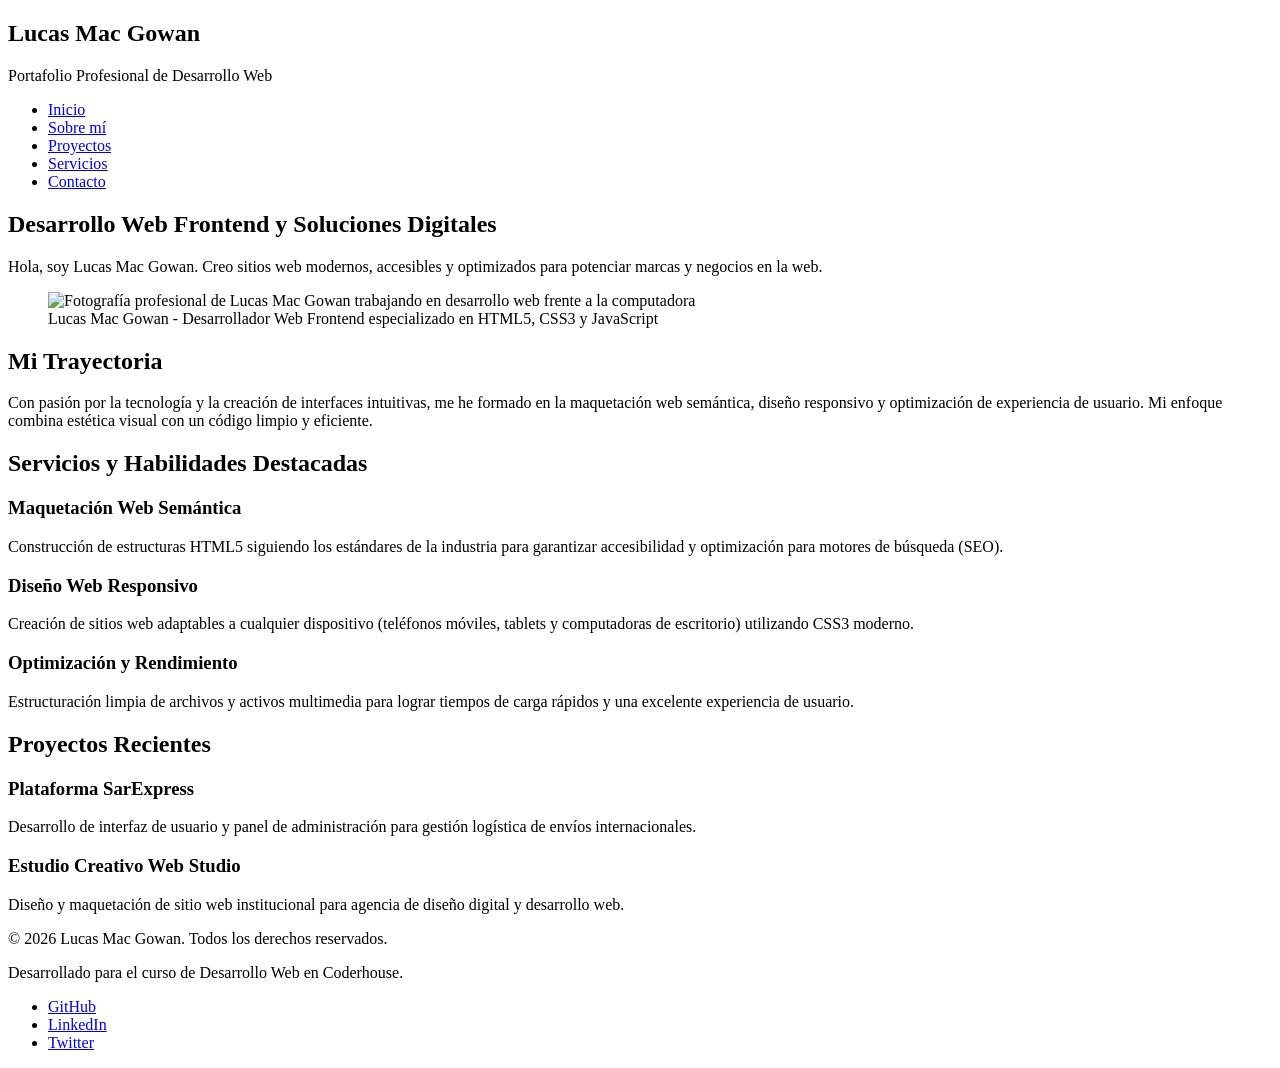
==== index.html @ a259bf1f "feat(html): Estructura base semantica del sitio web personal (Pre-entrega 1)" ====
<!DOCTYPE html>
<html lang="es">
<head>
    <meta charset="UTF-8">
    <meta name="viewport" content="width=device-width, initial-scale=1.0">
    <title>Lucas Mac Gowan | Desarrollador Web Frontend & Diseñador UI</title>
</head>
<body>

    <!-- Encabezado Principal y Navegación -->
    <header>
        <div>
            <h2>Lucas Mac Gowan</h2>
            <p>Portafolio Profesional de Desarrollo Web</p>
        </div>
        <nav>
            <ul>
                <li><a href="index.html">Inicio</a></li>
                <li><a href="pages/sobre-mi.html">Sobre mí</a></li>
                <li><a href="pages/proyectos.html">Proyectos</a></li>
                <li><a href="pages/servicios.html">Servicios</a></li>
                <li><a href="pages/contacto.html">Contacto</a></li>
            </ul>
        </nav>
    </header>

    <!-- Contenido Principal -->
    <main>
        <!-- Sección de Presentación Principal -->
        <section id="hero">
            <h1>Desarrollo Web Frontend y Soluciones Digitales</h1>
            <p>Hola, soy Lucas Mac Gowan. Creo sitios web modernos, accesibles y optimizados para potenciar marcas y negocios en la web.</p>
            <figure>
                <img src="assets/images/perfil.jpg" alt="Fotografía profesional de Lucas Mac Gowan trabajando en desarrollo web frente a la computadora">
                <figcaption>Lucas Mac Gowan - Desarrollador Web Frontend especializado en HTML5, CSS3 y JavaScript</figcaption>
            </figure>
        </section>

        <!-- Sección de Biografía Breve -->
        <section id="biografia-corta">
            <h2>Mi Trayectoria</h2>
            <p>Con pasión por la tecnología y la creación de interfaces intuitivas, me he formado en la maquetación web semántica, diseño responsivo y optimización de experiencia de usuario. Mi enfoque combina estética visual con un código limpio y eficiente.</p>
        </section>

        <!-- Sección de Servicios y Habilidades -->
        <section id="servicios-resumen">
            <h2>Servicios y Habilidades Destacadas</h2>

            <article class="servicio-item">
                <h3>Maquetación Web Semántica</h3>
                <p>Construcción de estructuras HTML5 siguiendo los estándares de la industria para garantizar accesibilidad y optimización para motores de búsqueda (SEO).</p>
            </article>

            <article class="servicio-item">
                <h3>Diseño Web Responsivo</h3>
                <p>Creación de sitios web adaptables a cualquier dispositivo (teléfonos móviles, tablets y computadoras de escritorio) utilizando CSS3 moderno.</p>
            </article>

            <article class="servicio-item">
                <h3>Optimización y Rendimiento</h3>
                <p>Estructuración limpia de archivos y activos multimedia para lograr tiempos de carga rápidos y una excelente experiencia de usuario.</p>
            </article>
        </section>

        <!-- Sección de Proyectos Destacados -->
        <section id="proyectos-destacados">
            <h2>Proyectos Recientes</h2>

            <article class="proyecto-card">
                <h3>Plataforma SarExpress</h3>
                <p>Desarrollo de interfaz de usuario y panel de administración para gestión logística de envíos internacionales.</p>
            </article>

            <article class="proyecto-card">
                <h3>Estudio Creativo Web Studio</h3>
                <p>Diseño y maquetación de sitio web institucional para agencia de diseño digital y desarrollo web.</p>
            </article>
        </section>
    </main>

    <!-- Pie de Página -->
    <footer>
        <p>&copy; 2026 Lucas Mac Gowan. Todos los derechos reservados.</p>
        <p>Desarrollado para el curso de Desarrollo Web en Coderhouse.</p>
        <ul>
            <li><a href="https://github.com" target="_blank" rel="noopener">GitHub</a></li>
            <li><a href="https://linkedin.com" target="_blank" rel="noopener">LinkedIn</a></li>
            <li><a href="https://twitter.com" target="_blank" rel="noopener">Twitter</a></li>
        </ul>
    </footer>

</body>
</html>
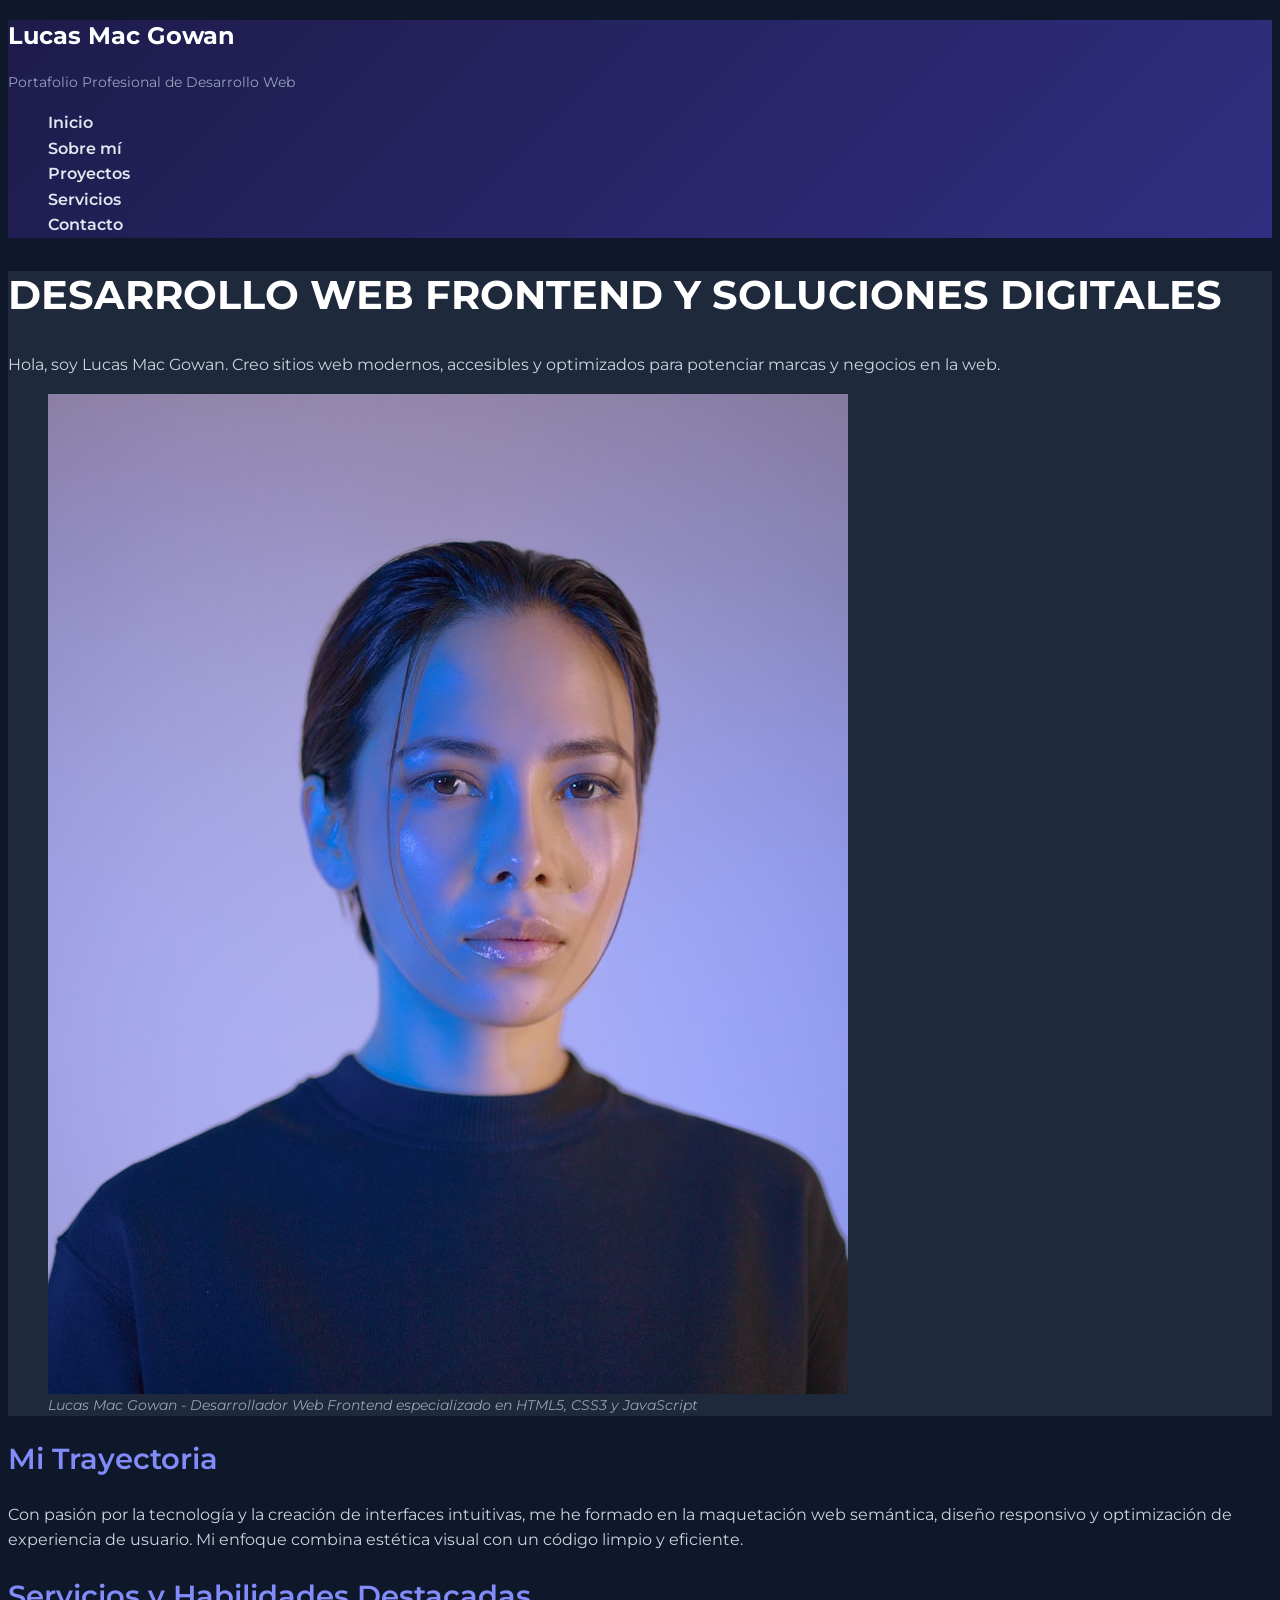
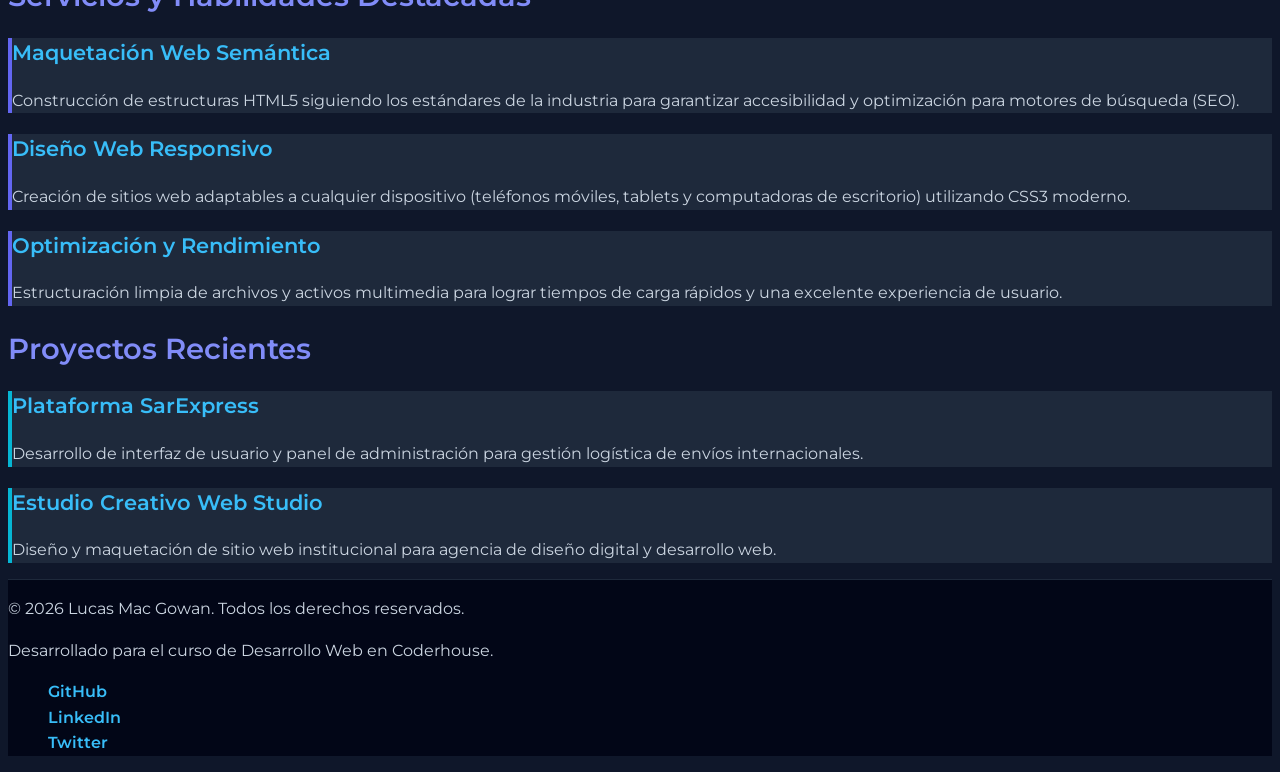
==== commit e72119cb: "style(css): Estilizacion visual completa, fuentes Google Fonts, colores y gradientes (Pre-entrega 2)" ====
--- a/index.html
+++ b/index.html
@@ -4,74 +4,80 @@
     <meta charset="UTF-8">
     <meta name="viewport" content="width=device-width, initial-scale=1.0">
     <title>Lucas Mac Gowan | Desarrollador Web Frontend & Diseñador UI</title>
+    <!-- Google Fonts -->
+    <link rel="preconnect" href="https://fonts.googleapis.com">
+    <link rel="preconnect" href="https://fonts.gstatic.com" crossorigin>
+    <link href="https://fonts.googleapis.com/css2?family=Montserrat:wght@400;600;700&family=Open+Sans:wght@400;600&display=swap" rel="stylesheet">
+    <!-- Hoja de Estilos Externa -->
+    <link rel="stylesheet" href="styles/styles.css">
 </head>
 <body>
 
     <!-- Encabezado Principal y Navegación -->
-    <header>
-        <div>
-            <h2>Lucas Mac Gowan</h2>
-            <p>Portafolio Profesional de Desarrollo Web</p>
+    <header class="header-principal">
+        <div class="marca-contenedor">
+            <h2 class="marca-titulo">Lucas Mac Gowan</h2>
+            <p class="marca-subtitulo">Portafolio Profesional de Desarrollo Web</p>
         </div>
-        <nav>
-            <ul>
-                <li><a href="index.html">Inicio</a></li>
-                <li><a href="pages/sobre-mi.html">Sobre mí</a></li>
-                <li><a href="pages/proyectos.html">Proyectos</a></li>
-                <li><a href="pages/servicios.html">Servicios</a></li>
-                <li><a href="pages/contacto.html">Contacto</a></li>
+        <nav class="nav-principal">
+            <ul class="nav-lista">
+                <li class="nav-item"><a href="index.html" class="nav-enlace">Inicio</a></li>
+                <li class="nav-item"><a href="pages/sobre-mi.html" class="nav-enlace">Sobre mí</a></li>
+                <li class="nav-item"><a href="pages/proyectos.html" class="nav-enlace">Proyectos</a></li>
+                <li class="nav-item"><a href="pages/servicios.html" class="nav-enlace">Servicios</a></li>
+                <li class="nav-item"><a href="pages/contacto.html" class="nav-enlace">Contacto</a></li>
             </ul>
         </nav>
     </header>
 
     <!-- Contenido Principal -->
-    <main>
+    <main class="contenido-principal">
         <!-- Sección de Presentación Principal -->
-        <section id="hero">
+        <section id="hero" class="seccion-destacada">
             <h1>Desarrollo Web Frontend y Soluciones Digitales</h1>
             <p>Hola, soy Lucas Mac Gowan. Creo sitios web modernos, accesibles y optimizados para potenciar marcas y negocios en la web.</p>
-            <figure>
-                <img src="assets/images/perfil.jpg" alt="Fotografía profesional de Lucas Mac Gowan trabajando en desarrollo web frente a la computadora">
-                <figcaption>Lucas Mac Gowan - Desarrollador Web Frontend especializado en HTML5, CSS3 y JavaScript</figcaption>
+            <figure class="figura-multimedia">
+                <img src="assets/images/perfil.jpg" alt="Fotografía profesional de Lucas Mac Gowan trabajando en desarrollo web frente a la computadora" class="imagen-responsiva">
+                <figcaption class="leyenda-multimedia">Lucas Mac Gowan - Desarrollador Web Frontend especializado en HTML5, CSS3 y JavaScript</figcaption>
             </figure>
         </section>
 
         <!-- Sección de Biografía Breve -->
-        <section id="biografia-corta">
+        <section id="biografia-corta" class="seccion-biografia">
             <h2>Mi Trayectoria</h2>
             <p>Con pasión por la tecnología y la creación de interfaces intuitivas, me he formado en la maquetación web semántica, diseño responsivo y optimización de experiencia de usuario. Mi enfoque combina estética visual con un código limpio y eficiente.</p>
         </section>
 
         <!-- Sección de Servicios y Habilidades -->
-        <section id="servicios-resumen">
+        <section id="servicios-resumen" class="seccion-servicios">
             <h2>Servicios y Habilidades Destacadas</h2>
 
-            <article class="servicio-item">
+            <article class="tarjeta-servicio">
                 <h3>Maquetación Web Semántica</h3>
                 <p>Construcción de estructuras HTML5 siguiendo los estándares de la industria para garantizar accesibilidad y optimización para motores de búsqueda (SEO).</p>
             </article>
 
-            <article class="servicio-item">
+            <article class="tarjeta-servicio">
                 <h3>Diseño Web Responsivo</h3>
                 <p>Creación de sitios web adaptables a cualquier dispositivo (teléfonos móviles, tablets y computadoras de escritorio) utilizando CSS3 moderno.</p>
             </article>
 
-            <article class="servicio-item">
+            <article class="tarjeta-servicio">
                 <h3>Optimización y Rendimiento</h3>
                 <p>Estructuración limpia de archivos y activos multimedia para lograr tiempos de carga rápidos y una excelente experiencia de usuario.</p>
             </article>
         </section>
 
         <!-- Sección de Proyectos Destacados -->
-        <section id="proyectos-destacados">
+        <section id="proyectos-destacados" class="seccion-proyectos">
             <h2>Proyectos Recientes</h2>
 
-            <article class="proyecto-card">
+            <article class="tarjeta-proyecto">
                 <h3>Plataforma SarExpress</h3>
                 <p>Desarrollo de interfaz de usuario y panel de administración para gestión logística de envíos internacionales.</p>
             </article>
 
-            <article class="proyecto-card">
+            <article class="tarjeta-proyecto">
                 <h3>Estudio Creativo Web Studio</h3>
                 <p>Diseño y maquetación de sitio web institucional para agencia de diseño digital y desarrollo web.</p>
             </article>
@@ -79,10 +85,10 @@
     </main>
 
     <!-- Pie de Página -->
-    <footer>
+    <footer class="footer-principal">
         <p>&copy; 2026 Lucas Mac Gowan. Todos los derechos reservados.</p>
         <p>Desarrollado para el curso de Desarrollo Web en Coderhouse.</p>
-        <ul>
+        <ul class="footer-enlaces">
             <li><a href="https://github.com" target="_blank" rel="noopener">GitHub</a></li>
             <li><a href="https://linkedin.com" target="_blank" rel="noopener">LinkedIn</a></li>
             <li><a href="https://twitter.com" target="_blank" rel="noopener">Twitter</a></li>
--- a/styles/styles.css
+++ b/styles/styles.css
@@ -0,0 +1,194 @@
+/* ==========================================================================
+   DESARROLLO WEB - CODERHOUSE
+   Módulo 2: Estilización Visual Completa del Sitio Web
+   Hoja de Estilos Principal (styles.css)
+   ========================================================================== */
+
+/* 
+   NOTA DE DESARROLLO Y DEVTOOLS:
+   - Se utilizaron las Herramientas de Desarrollador (Chrome DevTools) para validar
+     el cálculo de especificidad, herencia de fuentes y contraste de accesibilidad.
+   - La paleta de colores utiliza valores Hexadecimales (#4f46e5, #06b6d4, #ec4899) 
+     y tonos HSL para un control preciso de la saturación y luminosidad.
+   - Se evitaron estilos en línea y el uso del antipatrón !important.
+*/
+
+/* --------------------------------------------------------------------------
+   1. ESTILOS GLOBALES Y TIPOGRAFÍA DE GOOGLE FONTS
+   -------------------------------------------------------------------------- */
+
+body {
+    background-color: #0f172a; /* Fondo oscuro principal (Hexadecimal) */
+    color: #e2e8f0;            /* Texto claro legible */
+    font-family: 'Montserrat', 'Open Sans', sans-serif; /* Fallback tipográfico */
+    font-size: 1rem;
+    line-height: 1.6;           /* Mejor legibilidad en párrafos */
+}
+
+/* --------------------------------------------------------------------------
+   2. JERARQUÍA VISUAL DE ENCABEZADOS Y TEXTOS
+   -------------------------------------------------------------------------- */
+
+h1 {
+    font-family: 'Montserrat', sans-serif;
+    font-size: 2.5rem;
+    font-weight: 700;
+    line-height: 1.2;
+    color: #ffffff;
+    text-transform: uppercase;
+}
+
+h2 {
+    font-family: 'Montserrat', sans-serif;
+    font-size: 1.8rem;
+    font-weight: 600;
+    line-height: 1.3;
+    color: #818cf8;            /* Color primario acentuado */
+}
+
+h3 {
+    font-family: 'Montserrat', sans-serif;
+    font-size: 1.3rem;
+    font-weight: 600;
+    line-height: 1.4;
+    color: #38bdf8;            /* Color secundario */
+}
+
+p {
+    font-size: 1rem;
+    font-weight: 400;
+    line-height: 1.6;
+    color: #cbd5e1;
+}
+
+strong {
+    color: #f472b6;            /* Color de acento para términos clave */
+}
+
+/* --------------------------------------------------------------------------
+   3. ENLACES Y NAVEGACIÓN
+   -------------------------------------------------------------------------- */
+
+a {
+    color: #38bdf8;
+    text-decoration: none;
+    font-weight: 600;
+}
+
+a:hover {
+    color: #f472b6;
+    text-decoration: underline;
+}
+
+.header-principal {
+    background: linear-gradient(135deg, #1e1b4b 0%, #312e81 100%); /* Fondo con gradiente */
+    color: #ffffff;
+}
+
+.marca-titulo {
+    color: #ffffff;
+    font-size: 1.5rem;
+    font-weight: 700;
+}
+
+.marca-subtitulo {
+    color: #94a3b8;
+    font-size: 0.9rem;
+}
+
+.nav-lista {
+    list-style: none;
+}
+
+.nav-enlace {
+    color: #e2e8f0;
+    font-size: 1rem;
+}
+
+/* --------------------------------------------------------------------------
+   4. SECCIONES Y TARJETAS (ESTILIZACIÓN MEDIANTE CLASES)
+   -------------------------------------------------------------------------- */
+
+.seccion-destacada {
+    background-color: #1e293b; /* Color de fondo secundario */
+}
+
+.tarjeta-servicio {
+    background-color: #1e293b;
+    border-left: 4px solid #6366f1; /* Borde izquierdo primario */
+}
+
+.tarjeta-proyecto {
+    background-color: #1e293b;
+    border-left: 4px solid #06b6d4; /* Borde izquierdo secundario */
+}
+
+.tarjeta-faq {
+    background-color: #1e293b;
+    border-left: 4px solid #ec4899; /* Borde izquierdo de acento */
+}
+
+/* --------------------------------------------------------------------------
+   5. MULTIMEDIA Y CONTENEDORES FIGURA
+   -------------------------------------------------------------------------- */
+
+.figura-multimedia {
+    background-color: #1e293b;
+}
+
+.imagen-responsiva {
+    max-width: 100%;
+    height: auto;
+    display: block;
+}
+
+.leyenda-multimedia {
+    font-size: 0.875rem;
+    color: #94a3b8;
+    font-style: italic;
+}
+
+/* --------------------------------------------------------------------------
+   6. FORMULARIOS Y BOTONES
+   -------------------------------------------------------------------------- */
+
+.campo-etiqueta {
+    color: #e2e8f0;
+    font-weight: 600;
+}
+
+.campo-entrada {
+    background-color: #1e293b;
+    color: #ffffff;
+    border: 1px solid #475569;
+    font-family: 'Inter', sans-serif;
+    font-size: 1rem;
+}
+
+.boton-primario {
+    background-color: #6366f1;
+    color: #ffffff;
+    font-family: 'Montserrat', sans-serif;
+    font-weight: 600;
+    font-size: 1rem;
+    border: none;
+    cursor: pointer;
+}
+
+.boton-primario:hover {
+    background-color: #4f46e5;
+}
+
+/* --------------------------------------------------------------------------
+   7. PIE DE PÁGINA (FOOTER)
+   -------------------------------------------------------------------------- */
+
+.footer-principal {
+    background-color: #020617;
+    color: #94a3b8;
+    border-top: 1px solid #1e293b;
+}
+
+.footer-enlaces {
+    list-style: none;
+}
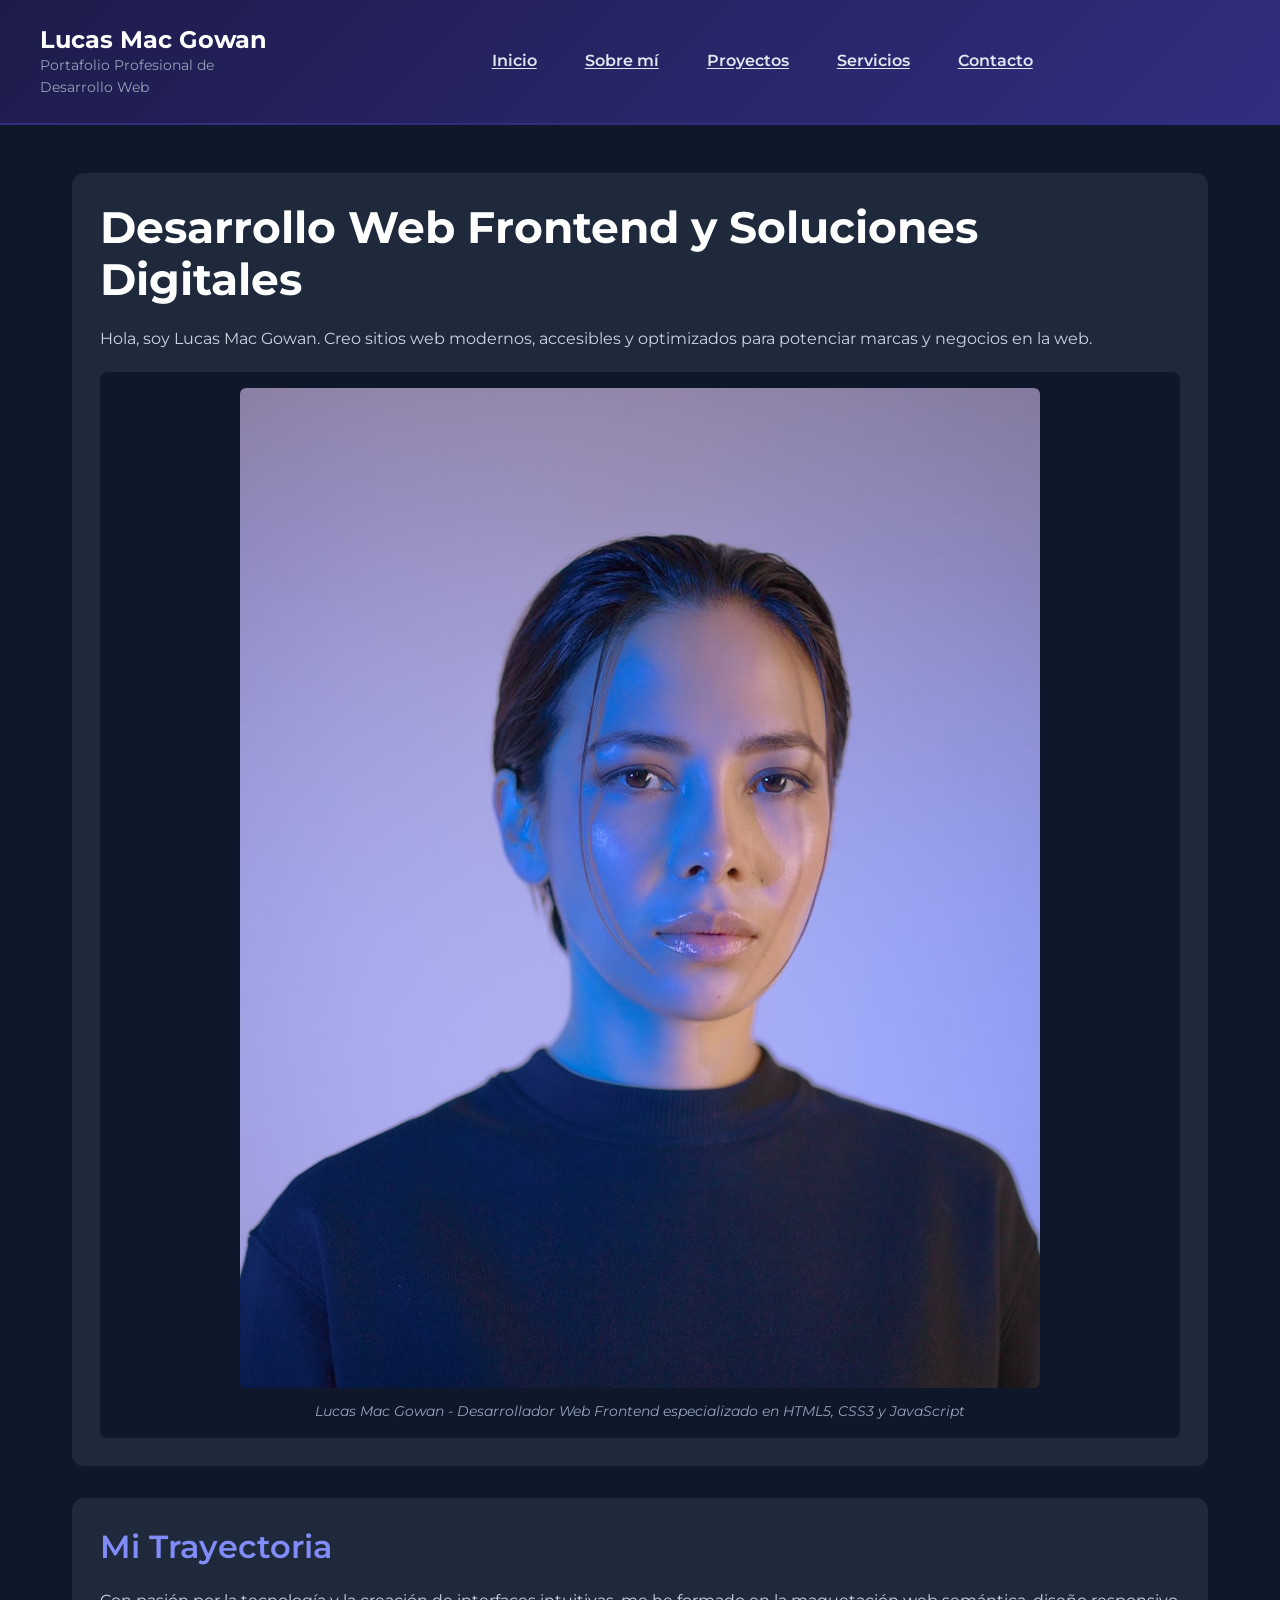
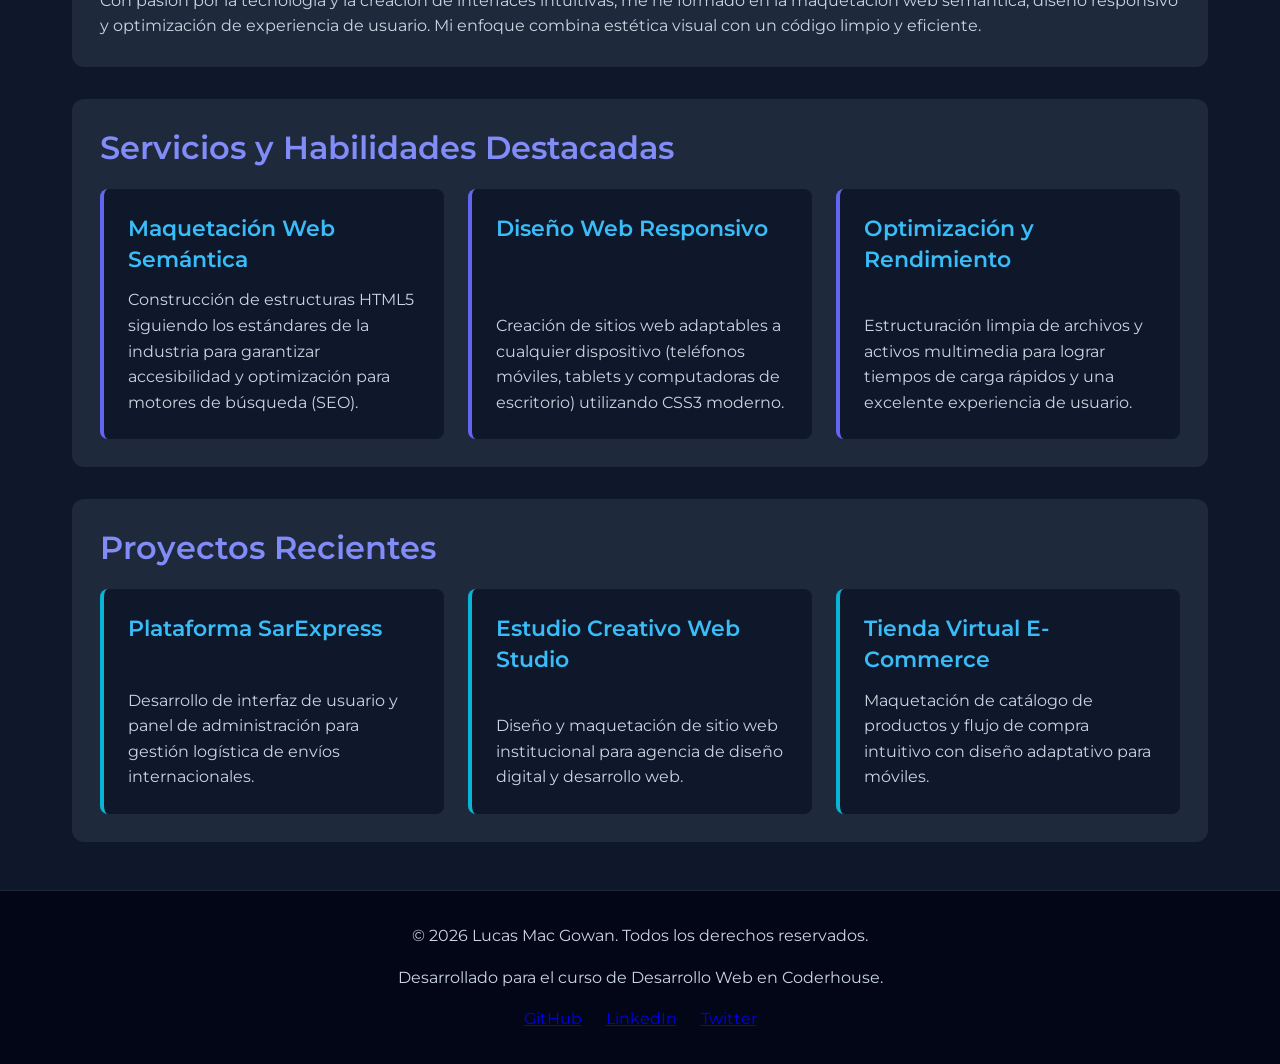
==== commit f36d103e: "layout(grid): Grilla bidimensional responsiva CSS Grid y Media Queries Mobile-First (Pre-entrega 4)" ====
--- a/index.html
+++ b/index.html
@@ -48,39 +48,48 @@
             <p>Con pasión por la tecnología y la creación de interfaces intuitivas, me he formado en la maquetación web semántica, diseño responsivo y optimización de experiencia de usuario. Mi enfoque combina estética visual con un código limpio y eficiente.</p>
         </section>
 
-        <!-- Sección de Servicios y Habilidades -->
+        <!-- Sección de Servicios y Habilidades con CSS Grid Container (2D) -->
         <section id="servicios-resumen" class="seccion-servicios">
             <h2>Servicios y Habilidades Destacadas</h2>
 
-            <article class="tarjeta-servicio">
-                <h3>Maquetación Web Semántica</h3>
-                <p>Construcción de estructuras HTML5 siguiendo los estándares de la industria para garantizar accesibilidad y optimización para motores de búsqueda (SEO).</p>
-            </article>
+            <div class="grid-servicios">
+                <article class="tarjeta-servicio">
+                    <h3>Maquetación Web Semántica</h3>
+                    <p>Construcción de estructuras HTML5 siguiendo los estándares de la industria para garantizar accesibilidad y optimización para motores de búsqueda (SEO).</p>
+                </article>
 
-            <article class="tarjeta-servicio">
-                <h3>Diseño Web Responsivo</h3>
-                <p>Creación de sitios web adaptables a cualquier dispositivo (teléfonos móviles, tablets y computadoras de escritorio) utilizando CSS3 moderno.</p>
-            </article>
+                <article class="tarjeta-servicio">
+                    <h3>Diseño Web Responsivo</h3>
+                    <p>Creación de sitios web adaptables a cualquier dispositivo (teléfonos móviles, tablets y computadoras de escritorio) utilizando CSS3 moderno.</p>
+                </article>
 
-            <article class="tarjeta-servicio">
-                <h3>Optimización y Rendimiento</h3>
-                <p>Estructuración limpia de archivos y activos multimedia para lograr tiempos de carga rápidos y una excelente experiencia de usuario.</p>
-            </article>
+                <article class="tarjeta-servicio">
+                    <h3>Optimización y Rendimiento</h3>
+                    <p>Estructuración limpia de archivos y activos multimedia para lograr tiempos de carga rápidos y una excelente experiencia de usuario.</p>
+                </article>
+            </div>
         </section>
 
-        <!-- Sección de Proyectos Destacados -->
+        <!-- Sección de Proyectos Destacados con CSS Grid Container (2D) -->
         <section id="proyectos-destacados" class="seccion-proyectos">
             <h2>Proyectos Recientes</h2>
 
-            <article class="tarjeta-proyecto">
-                <h3>Plataforma SarExpress</h3>
-                <p>Desarrollo de interfaz de usuario y panel de administración para gestión logística de envíos internacionales.</p>
-            </article>
+            <div class="grid-proyectos">
+                <article class="tarjeta-proyecto">
+                    <h3>Plataforma SarExpress</h3>
+                    <p>Desarrollo de interfaz de usuario y panel de administración para gestión logística de envíos internacionales.</p>
+                </article>
 
-            <article class="tarjeta-proyecto">
-                <h3>Estudio Creativo Web Studio</h3>
-                <p>Diseño y maquetación de sitio web institucional para agencia de diseño digital y desarrollo web.</p>
-            </article>
+                <article class="tarjeta-proyecto">
+                    <h3>Estudio Creativo Web Studio</h3>
+                    <p>Diseño y maquetación de sitio web institucional para agencia de diseño digital y desarrollo web.</p>
+                </article>
+
+                <article class="tarjeta-proyecto">
+                    <h3>Tienda Virtual E-Commerce</h3>
+                    <p>Maquetación de catálogo de productos y flujo de compra intuitivo con diseño adaptativo para móviles.</p>
+                </article>
+            </div>
         </section>
     </main>
 
--- a/styles/styles.css
+++ b/styles/styles.css
@@ -1,144 +1,239 @@
 /* ==========================================================================
    DESARROLLO WEB - CODERHOUSE
-   Módulo 2: Estilización Visual Completa del Sitio Web
+   Módulo 4: CSS Grid y Media Queries Mobile-First
    Hoja de Estilos Principal (styles.css)
    ========================================================================== */
 
 /* 
-   NOTA DE DESARROLLO Y DEVTOOLS:
-   - Se utilizaron las Herramientas de Desarrollador (Chrome DevTools) para validar
-     el cálculo de especificidad, herencia de fuentes y contraste de accesibilidad.
-   - La paleta de colores utiliza valores Hexadecimales (#4f46e5, #06b6d4, #ec4899) 
-     y tonos HSL para un control preciso de la saturación y luminosidad.
-   - Se evitaron estilos en línea y el uso del antipatrón !important.
+   REGLAS DE DISEÑO GRID & RESPONSIVIDAD:
+   1. Reset Universal de Box Model (* { margin: 0; padding: 0; box-sizing: border-box; }).
+   2. Estrategia Mobile-First: El CSS base está optimizado para teléfonos móviles (1 columna).
+   3. CSS Grid (2D): Se utiliza display: grid con grid-template-areas, repeat(), minmax() y unidades fr.
+   4. Flexbox (1D): Se utiliza Flexbox dentro de las tarjetas y componentes para alinear contenido interno.
+   5. Media Queries: Breakpoints en @media (min-width: 768px) y @media (min-width: 1024px) para escalar.
 */
 
 /* --------------------------------------------------------------------------
-   1. ESTILOS GLOBALES Y TIPOGRAFÍA DE GOOGLE FONTS
-   -------------------------------------------------------------------------- */
+   1. RESETEO UNIVERSAL Y VARIABLES FLUIDAS
+   -------------------------------------------------------------------------- */
+
+* {
+    margin: 0;
+    padding: 0;
+    box-sizing: border-box;
+}
+
+:root {
+    --color-bg-dark: #0f172a;
+    --color-bg-card: #1e293b;
+    --color-bg-header: #1e1b4b;
+    --color-primary: #6366f1;
+    --color-secondary: #06b6d4;
+    --color-accent: #ec4899;
+    --color-text-main: #f8fafc;
+    --color-text-sub: #cbd5e1;
+
+    /* Tipografía Fluida con clamp() */
+    --font-h1: clamp(1.85rem, 5vw, 2.75rem);
+    --font-h2: clamp(1.4rem, 3.5vw, 2rem);
+    --font-h3: clamp(1.15rem, 2.5vw, 1.4rem);
+}
 
 body {
-    background-color: #0f172a; /* Fondo oscuro principal (Hexadecimal) */
-    color: #e2e8f0;            /* Texto claro legible */
-    font-family: 'Montserrat', 'Open Sans', sans-serif; /* Fallback tipográfico */
+    background-color: var(--color-bg-dark);
+    color: var(--color-text-main);
+    font-family: 'Montserrat', 'Open Sans', sans-serif;
     font-size: 1rem;
-    line-height: 1.6;           /* Mejor legibilidad en párrafos */
-}
-
-/* --------------------------------------------------------------------------
-   2. JERARQUÍA VISUAL DE ENCABEZADOS Y TEXTOS
+    line-height: 1.6;
+    display: flex;
+    flex-direction: column;
+    min-height: 100vh;
+}
+
+/* --------------------------------------------------------------------------
+   2. NAVEGACIÓN Y HEADER (FLEXBOX EN MOBILE, GRID EN DESKTOP)
+   -------------------------------------------------------------------------- */
+
+.header-principal {
+    background: linear-gradient(135deg, #1e1b4b 0%, #312e81 100%);
+    color: #ffffff;
+    padding: 1.25rem 1.5rem;
+    display: flex;
+    flex-direction: column;      /* Mobile-first: apilado vertical */
+    gap: 1rem;
+    align-items: center;
+    border-bottom: 2px solid #312e81;
+}
+
+.marca-contenedor {
+    text-align: center;
+}
+
+.marca-titulo {
+    color: #ffffff;
+    font-size: 1.5rem;
+    font-weight: 700;
+}
+
+.marca-subtitulo {
+    color: #94a3b8;
+    font-size: 0.85rem;
+}
+
+.nav-principal {
+    width: 100%;
+}
+
+.nav-lista {
+    list-style: none;
+    display: flex;
+    flex-wrap: wrap;             /* Permite que los enlaces fluyan en pantallas pequeñas */
+    justify-content: center;
+    gap: 1rem;
+}
+
+.nav-enlace {
+    color: #e2e8f0;
+    font-weight: 600;
+    padding: 0.4rem 0.75rem;
+    border-radius: 0.375rem;
+    transition: background-color 0.2s ease, color 0.2s ease;
+}
+
+.nav-enlace:hover {
+    color: var(--color-secondary);
+    background-color: rgba(255, 255, 255, 0.05);
+}
+
+/* --------------------------------------------------------------------------
+   3. ESTRUCTURA DE CONTENIDO Y GRID CONTENEDOR (MOBILE-FIRST)
+   -------------------------------------------------------------------------- */
+
+.contenido-principal {
+    display: flex;
+    flex-direction: column;
+    gap: 2rem;
+    padding: 1.5rem 1rem;
+    max-width: 1200px;
+    margin: 0 auto;
+    width: 100%;
+    flex-grow: 1;
+}
+
+/* Secciones generales */
+.seccion-destacada,
+.seccion-biografia,
+.seccion-servicios,
+.seccion-proyectos,
+.seccion-faq,
+.seccion-filosofia,
+.seccion-habilidades,
+.seccion-formulario,
+.seccion-datos {
+    background-color: var(--color-bg-card);
+    padding: 1.75rem;
+    border-radius: 0.75rem;
+    display: flex;
+    flex-direction: column;
+    gap: 1.25rem;
+}
+
+/* --------------------------------------------------------------------------
+   4. GRILLAS BIDIMENSIONALES (CSS GRID CONTENEDORES CON REPEAT & MINMAX)
+   -------------------------------------------------------------------------- */
+
+/* Grilla de Servicios (2D Layout) */
+.grid-servicios {
+    display: grid;
+    grid-template-columns: 1fr;  /* 1 columna en celular */
+    gap: 1.5rem;
+}
+
+/* Grilla de Proyectos (2D Layout) */
+.grid-proyectos {
+    display: grid;
+    grid-template-columns: 1fr;  /* 1 columna en celular */
+    gap: 1.5rem;
+}
+
+/* Grilla de Tarjetas FAQ */
+.grid-faq {
+    display: grid;
+    grid-template-columns: 1fr;
+    gap: 1.5rem;
+}
+
+/* --------------------------------------------------------------------------
+   5. ANIDAMIENTO FLEXBOX DENTRO DE CELDAS DE GRID
+   -------------------------------------------------------------------------- */
+
+.tarjeta-servicio,
+.tarjeta-proyecto,
+.tarjeta-faq {
+    background-color: var(--color-bg-dark);
+    padding: 1.5rem;
+    border-radius: 0.5rem;
+    display: flex;               /* Flexbox interno para ordenar contenido de la celda */
+    flex-direction: column;
+    justify-content: space-between;
+    gap: 0.75rem;
+    border-left: 4px solid var(--color-primary);
+}
+
+.tarjeta-proyecto {
+    border-left-color: var(--color-secondary);
+}
+
+.tarjeta-faq {
+    border-left-color: var(--color-accent);
+}
+
+/* --------------------------------------------------------------------------
+   6. TIPOGRAFÍA Y MULTIMEDIA
    -------------------------------------------------------------------------- */
 
 h1 {
-    font-family: 'Montserrat', sans-serif;
-    font-size: 2.5rem;
+    font-size: var(--font-h1);
     font-weight: 700;
     line-height: 1.2;
     color: #ffffff;
-    text-transform: uppercase;
 }
 
 h2 {
-    font-family: 'Montserrat', sans-serif;
-    font-size: 1.8rem;
+    font-size: var(--font-h2);
     font-weight: 600;
     line-height: 1.3;
-    color: #818cf8;            /* Color primario acentuado */
+    color: #818cf8;
 }
 
 h3 {
-    font-family: 'Montserrat', sans-serif;
-    font-size: 1.3rem;
+    font-size: var(--font-h3);
     font-weight: 600;
     line-height: 1.4;
-    color: #38bdf8;            /* Color secundario */
+    color: #38bdf8;
 }
 
 p {
     font-size: 1rem;
     font-weight: 400;
     line-height: 1.6;
-    color: #cbd5e1;
-}
-
-strong {
-    color: #f472b6;            /* Color de acento para términos clave */
-}
-
-/* --------------------------------------------------------------------------
-   3. ENLACES Y NAVEGACIÓN
-   -------------------------------------------------------------------------- */
-
-a {
-    color: #38bdf8;
-    text-decoration: none;
-    font-weight: 600;
-}
-
-a:hover {
-    color: #f472b6;
-    text-decoration: underline;
-}
-
-.header-principal {
-    background: linear-gradient(135deg, #1e1b4b 0%, #312e81 100%); /* Fondo con gradiente */
-    color: #ffffff;
-}
-
-.marca-titulo {
-    color: #ffffff;
-    font-size: 1.5rem;
-    font-weight: 700;
-}
-
-.marca-subtitulo {
-    color: #94a3b8;
-    font-size: 0.9rem;
-}
-
-.nav-lista {
-    list-style: none;
-}
-
-.nav-enlace {
-    color: #e2e8f0;
-    font-size: 1rem;
-}
-
-/* --------------------------------------------------------------------------
-   4. SECCIONES Y TARJETAS (ESTILIZACIÓN MEDIANTE CLASES)
-   -------------------------------------------------------------------------- */
-
-.seccion-destacada {
-    background-color: #1e293b; /* Color de fondo secundario */
-}
-
-.tarjeta-servicio {
-    background-color: #1e293b;
-    border-left: 4px solid #6366f1; /* Borde izquierdo primario */
-}
-
-.tarjeta-proyecto {
-    background-color: #1e293b;
-    border-left: 4px solid #06b6d4; /* Borde izquierdo secundario */
-}
-
-.tarjeta-faq {
-    background-color: #1e293b;
-    border-left: 4px solid #ec4899; /* Borde izquierdo de acento */
-}
-
-/* --------------------------------------------------------------------------
-   5. MULTIMEDIA Y CONTENEDORES FIGURA
-   -------------------------------------------------------------------------- */
+    color: var(--color-text-sub);
+}
 
 .figura-multimedia {
-    background-color: #1e293b;
+    display: flex;
+    flex-direction: column;
+    gap: 0.75rem;
+    padding: 1rem;
+    background-color: var(--color-bg-dark);
+    border-radius: 0.5rem;
+    align-items: center;
 }
 
 .imagen-responsiva {
     max-width: 100%;
     height: auto;
+    border-radius: 0.375rem;
     display: block;
 }
 
@@ -146,49 +241,130 @@
     font-size: 0.875rem;
     color: #94a3b8;
     font-style: italic;
-}
-
-/* --------------------------------------------------------------------------
-   6. FORMULARIOS Y BOTONES
-   -------------------------------------------------------------------------- */
+    text-align: center;
+}
+
+/* Formulario */
+.formulario-box {
+    display: flex;
+    flex-direction: column;
+    gap: 1.25rem;
+}
 
 .campo-etiqueta {
+    display: block;
+    margin-bottom: 0.5rem;
     color: #e2e8f0;
     font-weight: 600;
 }
 
 .campo-entrada {
-    background-color: #1e293b;
+    width: 100%;
+    padding: 0.75rem 1rem;
+    background-color: var(--color-bg-dark);
     color: #ffffff;
     border: 1px solid #475569;
+    border-radius: 0.375rem;
     font-family: 'Inter', sans-serif;
     font-size: 1rem;
 }
 
 .boton-primario {
-    background-color: #6366f1;
+    padding: 0.875rem 1.75rem;
+    background-color: var(--color-primary);
     color: #ffffff;
     font-family: 'Montserrat', sans-serif;
     font-weight: 600;
     font-size: 1rem;
     border: none;
+    border-radius: 0.375rem;
     cursor: pointer;
+    align-self: flex-start;
+    transition: background-color 0.2s ease;
 }
 
 .boton-primario:hover {
     background-color: #4f46e5;
 }
 
-/* --------------------------------------------------------------------------
-   7. PIE DE PÁGINA (FOOTER)
-   -------------------------------------------------------------------------- */
-
+/* Footer */
 .footer-principal {
     background-color: #020617;
     color: #94a3b8;
+    padding: 2rem 1.5rem;
+    display: flex;
+    flex-direction: column;
+    align-items: center;
+    gap: 1rem;
     border-top: 1px solid #1e293b;
+    margin-top: auto;
 }
 
 .footer-enlaces {
     list-style: none;
-}
+    display: flex;
+    gap: 1.5rem;
+}
+
+/* --------------------------------------------------------------------------
+   7. MEDIA QUERIES (ESCALERA RESPONSIVA MOBILE-FIRST)
+   -------------------------------------------------------------------------- */
+
+/* Breakpoint 1: TABLET (>= 768px) */
+@media (min-width: 768px) {
+    .header-principal {
+        flex-direction: row;      /* Cambia a horizontal en tablet */
+        justify-content: space-between;
+        padding: 1.5rem 2.5rem;
+    }
+
+    .marca-contenedor {
+        text-align: left;
+    }
+
+    .nav-lista {
+        gap: 1.5rem;
+    }
+
+    .grid-servicios {
+        grid-template-columns: repeat(2, minmax(280px, 1fr)); /* 2 columnas en tablet */
+    }
+
+    .grid-proyectos {
+        grid-template-columns: repeat(2, minmax(280px, 1fr)); /* 2 columnas en tablet */
+    }
+
+    .grid-faq {
+        grid-template-columns: repeat(2, minmax(280px, 1fr));
+    }
+}
+
+/* Breakpoint 2: DESKTOP (>= 1024px) */
+@media (min-width: 1024px) {
+    .contenido-principal {
+        padding: 3rem 2rem;
+    }
+
+    .grid-servicios {
+        grid-template-columns: repeat(3, minmax(300px, 1fr)); /* 3 columnas en desktop */
+    }
+
+    .grid-proyectos {
+        grid-template-columns: repeat(3, minmax(300px, 1fr)); /* 3 columnas en desktop */
+    }
+
+    /* Layout con Grid Template Areas para Sección Destacada en Desktop */
+    .grid-areas-layout {
+        display: grid;
+        grid-template-columns: 2fr 1fr;
+        grid-template-rows: auto auto;
+        grid-template-areas:
+            "principal lateral"
+            "pie-layout lateral";
+        gap: 1.5rem;
+    }
+
+    .area-principal { grid-area: principal; }
+    .area-lateral { grid-area: lateral; }
+    .area-pie { grid-area: pie-layout; }
+}
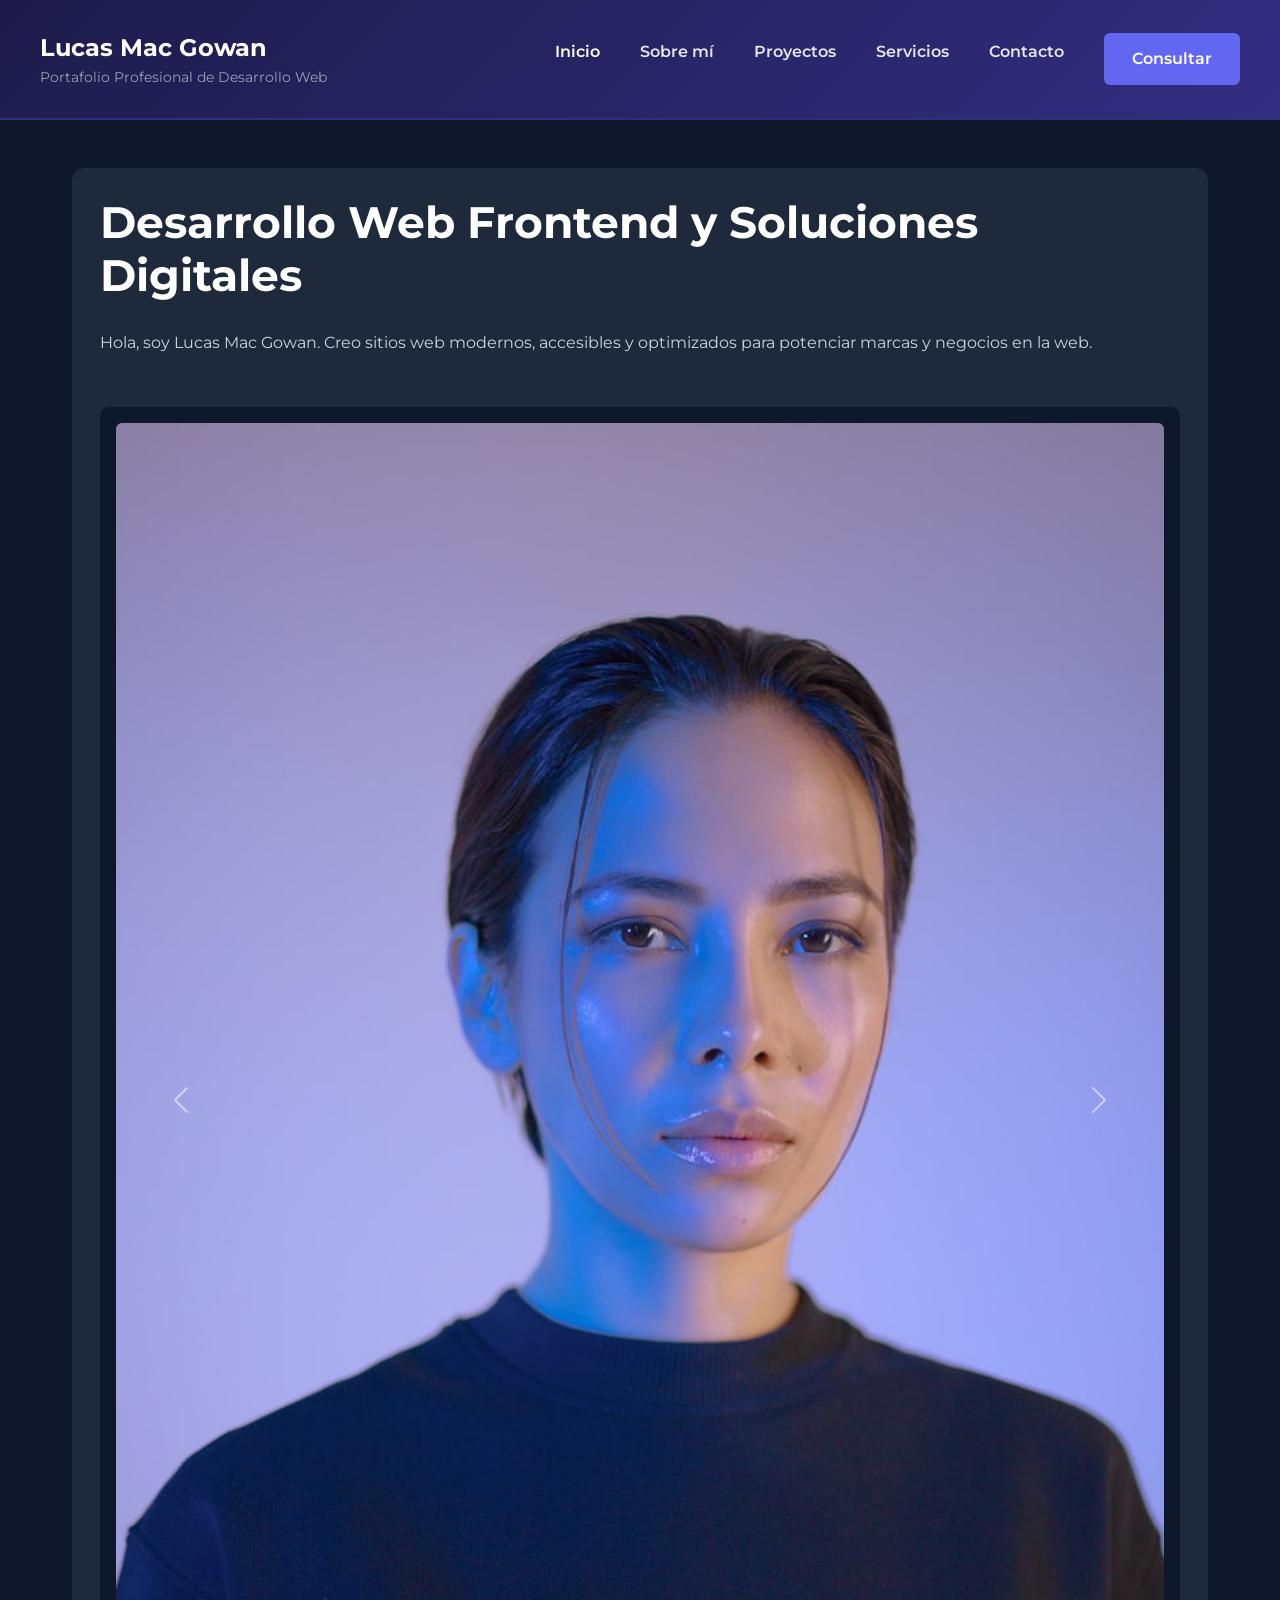
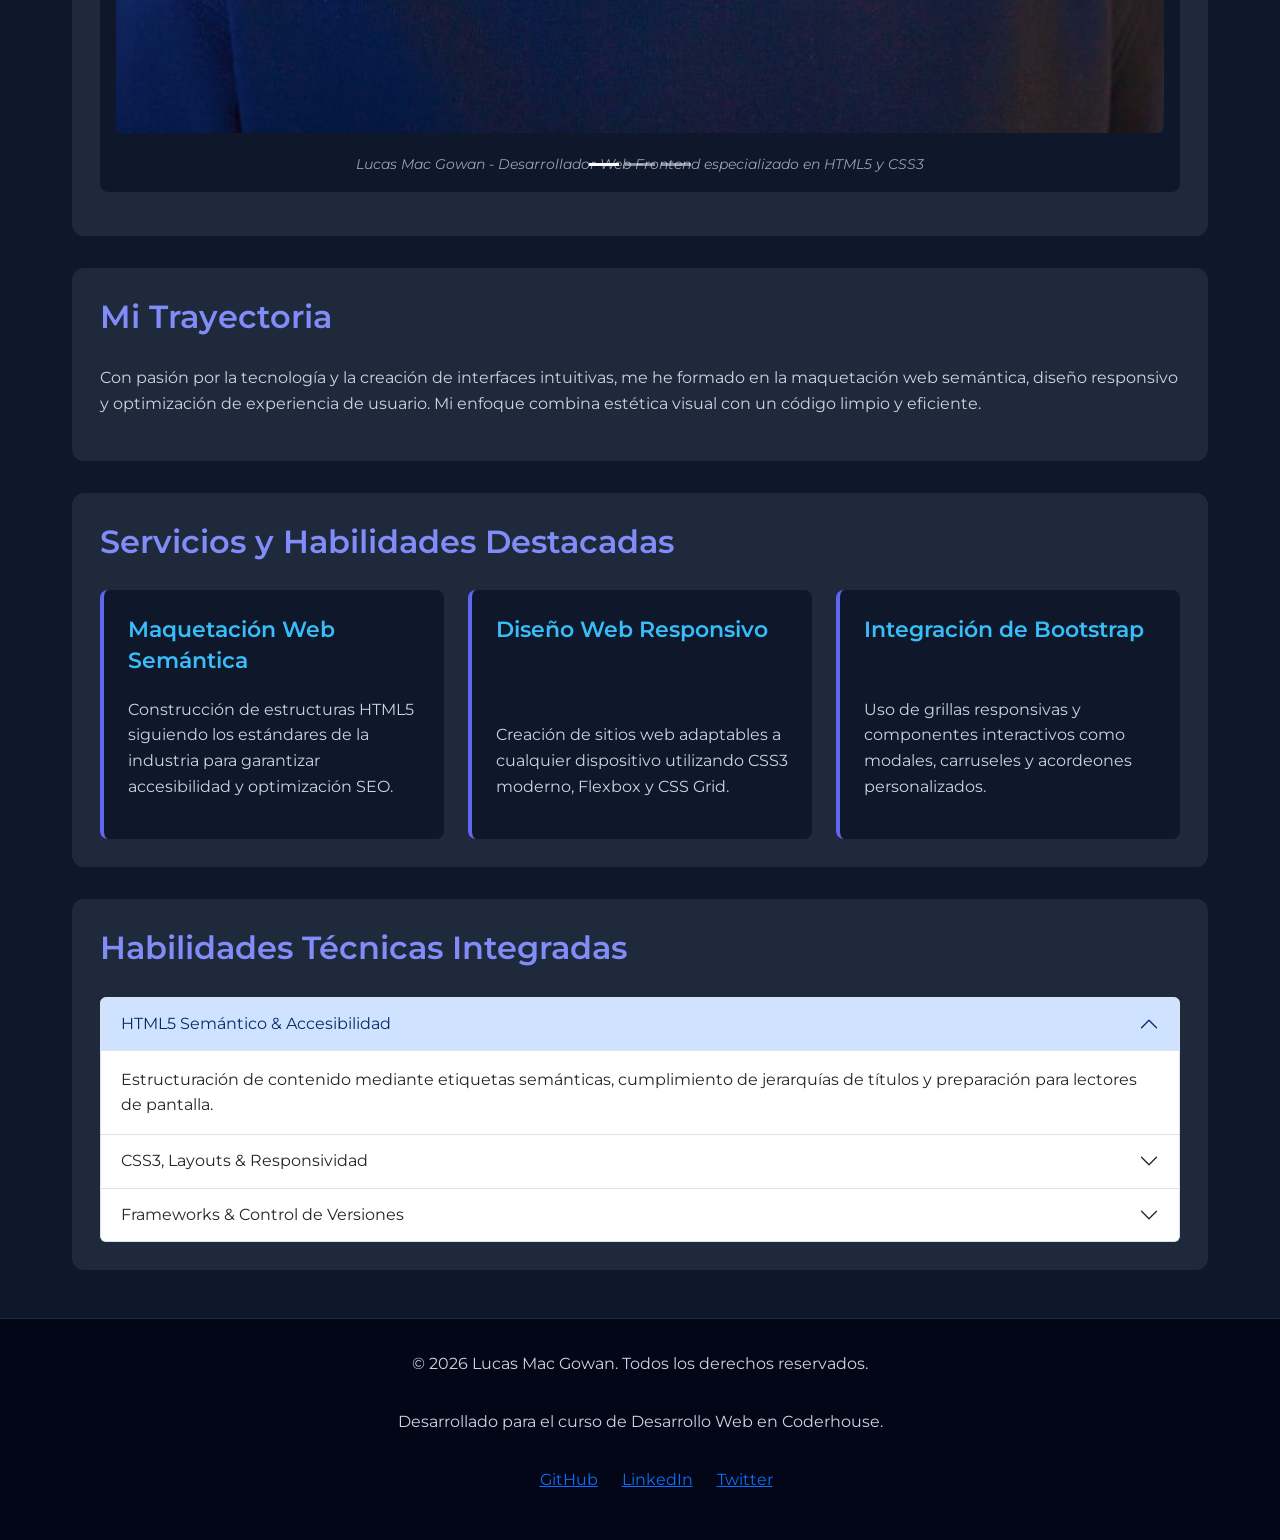
==== commit 742c49b5: "feat(bootstrap): Integracion de Bootstrap 5.3 CDN, navbar responsivo, carousel, acordeon y modales (" ====
--- a/index.html
+++ b/index.html
@@ -8,25 +8,37 @@
     <link rel="preconnect" href="https://fonts.googleapis.com">
     <link rel="preconnect" href="https://fonts.gstatic.com" crossorigin>
     <link href="https://fonts.googleapis.com/css2?family=Montserrat:wght@400;600;700&family=Open+Sans:wght@400;600&display=swap" rel="stylesheet">
-    <!-- Hoja de Estilos Externa -->
+    <!-- Bootstrap 5.3 CDN CSS -->
+    <link href="https://cdn.jsdelivr.net/npm/bootstrap@5.3.3/dist/css/bootstrap.min.css" rel="stylesheet">
+    <!-- Hoja de Estilos Externa Personalizada -->
     <link rel="stylesheet" href="styles/styles.css">
 </head>
 <body>
 
-    <!-- Encabezado Principal y Navegación -->
-    <header class="header-principal">
-        <div class="marca-contenedor">
-            <h2 class="marca-titulo">Lucas Mac Gowan</h2>
-            <p class="marca-subtitulo">Portafolio Profesional de Desarrollo Web</p>
-        </div>
-        <nav class="nav-principal">
-            <ul class="nav-lista">
-                <li class="nav-item"><a href="index.html" class="nav-enlace">Inicio</a></li>
-                <li class="nav-item"><a href="pages/sobre-mi.html" class="nav-enlace">Sobre mí</a></li>
-                <li class="nav-item"><a href="pages/proyectos.html" class="nav-enlace">Proyectos</a></li>
-                <li class="nav-item"><a href="pages/servicios.html" class="nav-enlace">Servicios</a></li>
-                <li class="nav-item"><a href="pages/contacto.html" class="nav-enlace">Contacto</a></li>
-            </ul>
+    <!-- Navbar Responsivo de Bootstrap -->
+    <header class="header-principal sticky-top">
+        <nav class="navbar navbar-expand-lg navbar-dark w-100 p-0">
+            <div class="container-fluid p-0">
+                <a class="navbar-brand marca-contenedor me-auto" href="index.html">
+                    <span class="marca-titulo d-block">Lucas Mac Gowan</span>
+                    <span class="marca-subtitulo d-block">Portafolio Profesional de Desarrollo Web</span>
+                </a>
+                <button class="navbar-toggler" type="button" data-bs-toggle="collapse" data-bs-target="#navbarNav" aria-controls="navbarNav" aria-expanded="false" aria-label="Toggle navigation">
+                    <span class="navbar-toggler-icon"></span>
+                </button>
+                <div class="collapse navbar-collapse justify-content-end" id="navbarNav">
+                    <ul class="navbar-nav nav-lista">
+                        <li class="nav-item"><a class="nav-link nav-enlace active" href="index.html">Inicio</a></li>
+                        <li class="nav-item"><a class="nav-link nav-enlace" href="pages/sobre-mi.html">Sobre mí</a></li>
+                        <li class="nav-item"><a class="nav-link nav-enlace" href="pages/proyectos.html">Proyectos</a></li>
+                        <li class="nav-item"><a class="nav-link nav-enlace" href="pages/servicios.html">Servicios</a></li>
+                        <li class="nav-item"><a class="nav-link nav-enlace" href="pages/contacto.html">Contacto</a></li>
+                        <li class="nav-item ms-lg-2 mt-2 mt-lg-0">
+                            <button type="button" class="btn boton-primario btn-sm" data-bs-toggle="modal" data-bs-target="#contactModal">Consultar</button>
+                        </li>
+                    </ul>
+                </div>
+            </div>
         </nav>
     </header>
 
@@ -36,10 +48,43 @@
         <section id="hero" class="seccion-destacada">
             <h1>Desarrollo Web Frontend y Soluciones Digitales</h1>
             <p>Hola, soy Lucas Mac Gowan. Creo sitios web modernos, accesibles y optimizados para potenciar marcas y negocios en la web.</p>
-            <figure class="figura-multimedia">
-                <img src="assets/images/perfil.jpg" alt="Fotografía profesional de Lucas Mac Gowan trabajando en desarrollo web frente a la computadora" class="imagen-responsiva">
-                <figcaption class="leyenda-multimedia">Lucas Mac Gowan - Desarrollador Web Frontend especializado en HTML5, CSS3 y JavaScript</figcaption>
-            </figure>
+            
+            <!-- Componente Carousel de Bootstrap para Galería de Presentación -->
+            <div id="heroCarousel" class="carousel slide my-3" data-bs-ride="carousel">
+                <div class="carousel-indicators">
+                    <button type="button" data-bs-target="#heroCarousel" data-bs-slide-to="0" class="active" aria-current="true" aria-label="Slide 1"></button>
+                    <button type="button" data-bs-target="#heroCarousel" data-bs-slide-to="1" aria-label="Slide 2"></button>
+                    <button type="button" data-bs-target="#heroCarousel" data-bs-slide-to="2" aria-label="Slide 3"></button>
+                </div>
+                <div class="carousel-inner rounded-3">
+                    <div class="carousel-item active">
+                        <figure class="figura-multimedia m-0">
+                            <img src="assets/images/perfil.jpg" class="d-block w-100 imagen-responsiva" alt="Fotografía profesional de Lucas Mac Gowan trabajando en desarrollo web">
+                            <figcaption class="leyenda-multimedia mt-2">Lucas Mac Gowan - Desarrollador Web Frontend especializado en HTML5 y CSS3</figcaption>
+                        </figure>
+                    </div>
+                    <div class="carousel-item">
+                        <figure class="figura-multimedia m-0">
+                            <img src="assets/images/escritorio-trabajo.jpg" class="d-block w-100 imagen-responsiva" alt="Espacio de trabajo con herramientas de desarrollo web">
+                            <figcaption class="leyenda-multimedia mt-2">Entorno de desarrollo y maquetación de proyectos web profesionales</figcaption>
+                        </figure>
+                    </div>
+                    <div class="carousel-item">
+                        <figure class="figura-multimedia m-0">
+                            <img src="assets/images/proyectos-galeria.jpg" class="d-block w-100 imagen-responsiva" alt="Galería de proyectos maquetados responsivamente">
+                            <figcaption class="leyenda-multimedia mt-2">Diseños adaptables a teléfonos móviles, tablets y escritorios</figcaption>
+                        </figure>
+                    </div>
+                </div>
+                <button class="carousel-control-prev" type="button" data-bs-target="#heroCarousel" data-bs-slide="prev">
+                    <span class="carousel-control-prev-icon" aria-hidden="true"></span>
+                    <span class="visually-hidden">Anterior</span>
+                </button>
+                <button class="carousel-control-next" type="button" data-bs-target="#heroCarousel" data-bs-slide="next">
+                    <span class="carousel-control-next-icon" aria-hidden="true"></span>
+                    <span class="visually-hidden">Siguiente</span>
+                </button>
+            </div>
         </section>
 
         <!-- Sección de Biografía Breve -->
@@ -48,50 +93,107 @@
             <p>Con pasión por la tecnología y la creación de interfaces intuitivas, me he formado en la maquetación web semántica, diseño responsivo y optimización de experiencia de usuario. Mi enfoque combina estética visual con un código limpio y eficiente.</p>
         </section>
 
-        <!-- Sección de Servicios y Habilidades con CSS Grid Container (2D) -->
+        <!-- Sección de Servicios con Grilla de Bootstrap / Grid -->
         <section id="servicios-resumen" class="seccion-servicios">
             <h2>Servicios y Habilidades Destacadas</h2>
 
-            <div class="grid-servicios">
-                <article class="tarjeta-servicio">
-                    <h3>Maquetación Web Semántica</h3>
-                    <p>Construcción de estructuras HTML5 siguiendo los estándares de la industria para garantizar accesibilidad y optimización para motores de búsqueda (SEO).</p>
-                </article>
-
-                <article class="tarjeta-servicio">
-                    <h3>Diseño Web Responsivo</h3>
-                    <p>Creación de sitios web adaptables a cualquier dispositivo (teléfonos móviles, tablets y computadoras de escritorio) utilizando CSS3 moderno.</p>
-                </article>
-
-                <article class="tarjeta-servicio">
-                    <h3>Optimización y Rendimiento</h3>
-                    <p>Estructuración limpia de archivos y activos multimedia para lograr tiempos de carga rápidos y una excelente experiencia de usuario.</p>
-                </article>
-            </div>
-        </section>
-
-        <!-- Sección de Proyectos Destacados con CSS Grid Container (2D) -->
-        <section id="proyectos-destacados" class="seccion-proyectos">
-            <h2>Proyectos Recientes</h2>
-
-            <div class="grid-proyectos">
-                <article class="tarjeta-proyecto">
-                    <h3>Plataforma SarExpress</h3>
-                    <p>Desarrollo de interfaz de usuario y panel de administración para gestión logística de envíos internacionales.</p>
-                </article>
-
-                <article class="tarjeta-proyecto">
-                    <h3>Estudio Creativo Web Studio</h3>
-                    <p>Diseño y maquetación de sitio web institucional para agencia de diseño digital y desarrollo web.</p>
-                </article>
-
-                <article class="tarjeta-proyecto">
-                    <h3>Tienda Virtual E-Commerce</h3>
-                    <p>Maquetación de catálogo de productos y flujo de compra intuitivo con diseño adaptativo para móviles.</p>
-                </article>
+            <div class="row g-4">
+                <div class="col-12 col-md-6 col-lg-4">
+                    <article class="tarjeta-servicio h-100">
+                        <h3>Maquetación Web Semántica</h3>
+                        <p>Construcción de estructuras HTML5 siguiendo los estándares de la industria para garantizar accesibilidad y optimización SEO.</p>
+                    </article>
+                </div>
+                <div class="col-12 col-md-6 col-lg-4">
+                    <article class="tarjeta-servicio h-100">
+                        <h3>Diseño Web Responsivo</h3>
+                        <p>Creación de sitios web adaptables a cualquier dispositivo utilizando CSS3 moderno, Flexbox y CSS Grid.</p>
+                    </article>
+                </div>
+                <div class="col-12 col-lg-4">
+                    <article class="tarjeta-servicio h-100">
+                        <h3>Integración de Bootstrap</h3>
+                        <p>Uso de grillas responsivas y componentes interactivos como modales, carruseles y acordeones personalizados.</p>
+                    </article>
+                </div>
+            </div>
+        </section>
+
+        <!-- Sección Acordeón de Bootstrap para Habilidades -->
+        <section id="acordeon-habilidades" class="seccion-faq">
+            <h2>Habilidades Técnicas Integradas</h2>
+            <div class="accordion accordion-custom" id="accordionHabilidades">
+                <div class="accordion-item">
+                    <h2 class="accordion-header" id="headingOne">
+                        <button class="accordion-button" type="button" data-bs-toggle="collapse" data-bs-target="#collapseOne" aria-expanded="true" aria-controls="collapseOne">
+                            HTML5 Semántico & Accesibilidad
+                        </button>
+                    </h2>
+                    <div id="collapseOne" class="accordion-collapse collapse show" aria-labelledby="headingOne" data-bs-parent="#accordionHabilidades">
+                        <div class="accordion-body">
+                            Estructuración de contenido mediante etiquetas semánticas, cumplimiento de jerarquías de títulos y preparación para lectores de pantalla.
+                        </div>
+                    </div>
+                </div>
+                <div class="accordion-item">
+                    <h2 class="accordion-header" id="headingTwo">
+                        <button class="accordion-button collapsed" type="button" data-bs-toggle="collapse" data-bs-target="#collapseTwo" aria-expanded="false" aria-controls="collapseTwo">
+                            CSS3, Layouts & Responsividad
+                        </button>
+                    </h2>
+                    <div id="collapseTwo" class="accordion-collapse collapse" aria-labelledby="headingTwo" data-bs-parent="#accordionHabilidades">
+                        <div class="accordion-body">
+                            Dominio del Modelo de Caja, alineaciones con Flexbox y diagramaciones bidimensionales con CSS Grid siguiendo Mobile-First.
+                        </div>
+                    </div>
+                </div>
+                <div class="accordion-item">
+                    <h2 class="accordion-header" id="headingThree">
+                        <button class="accordion-button collapsed" type="button" data-bs-toggle="collapse" data-bs-target="#collapseThree" aria-expanded="false" aria-controls="collapseThree">
+                            Frameworks & Control de Versiones
+                        </button>
+                    </h2>
+                    <div id="collapseThree" class="accordion-collapse collapse" aria-labelledby="headingThree" data-bs-parent="#accordionHabilidades">
+                        <div class="accordion-body">
+                            Integración del framework Bootstrap 5.3 para acelerar el desarrollo y gestión de repositorios mediante Git y GitHub.
+                        </div>
+                    </div>
+                </div>
             </div>
         </section>
     </main>
+
+    <!-- Modal Interactivo de Bootstrap para Consulta Rápida -->
+    <div class="modal fade" id="contactModal" tabindex="-1" aria-labelledby="contactModalLabel" aria-hidden="true">
+        <div class="modal-dialog modal-dialog-centered">
+            <div class="modal-content bg-dark text-light border-secondary">
+                <div class="modal-header border-secondary">
+                    <h5 class="modal-title" id="contactModalLabel">Enviar Consulta Rápida</h5>
+                    <button type="button" class="btn-close btn-close-white" data-bs-dismiss="modal" aria-label="Close"></button>
+                </div>
+                <div class="modal-body">
+                    <form action="#" method="post" class="formulario-box">
+                        <div class="mb-3">
+                            <label for="modal-nombre" class="campo-etiqueta">Tu Nombre:</label>
+                            <input type="text" class="campo-entrada form-control" id="modal-nombre" required>
+                        </div>
+                        <div class="mb-3">
+                            <label for="modal-email" class="campo-etiqueta">Correo Electrónico:</label>
+                            <input type="email" class="campo-entrada form-control" id="modal-email" required>
+                        </div>
+                        <div class="mb-3">
+                            <label for="modal-mensaje" class="campo-etiqueta">Mensaje:</label>
+                            <textarea class="campo-entrada form-control" id="modal-mensaje" rows="3" required></textarea>
+                        </div>
+                        <div class="modal-footer border-secondary px-0 pb-0">
+                            <button type="button" class="btn btn-secondary" data-bs-dismiss="modal">Cerrar</button>
+                            <button type="submit" class="btn boton-primario">Enviar Mensaje</button>
+                        </div>
+                    </form>
+                </div>
+            </div>
+        </div>
+    </div>
 
     <!-- Pie de Página -->
     <footer class="footer-principal">
@@ -104,5 +206,8 @@
         </ul>
     </footer>
 
+    <!-- Bootstrap 5.3 CDN JavaScript Bundle -->
+    <script src="https://cdn.jsdelivr.net/npm/bootstrap@5.3.3/dist/js/bootstrap.bundle.min.js"></script>
+
 </body>
 </html>
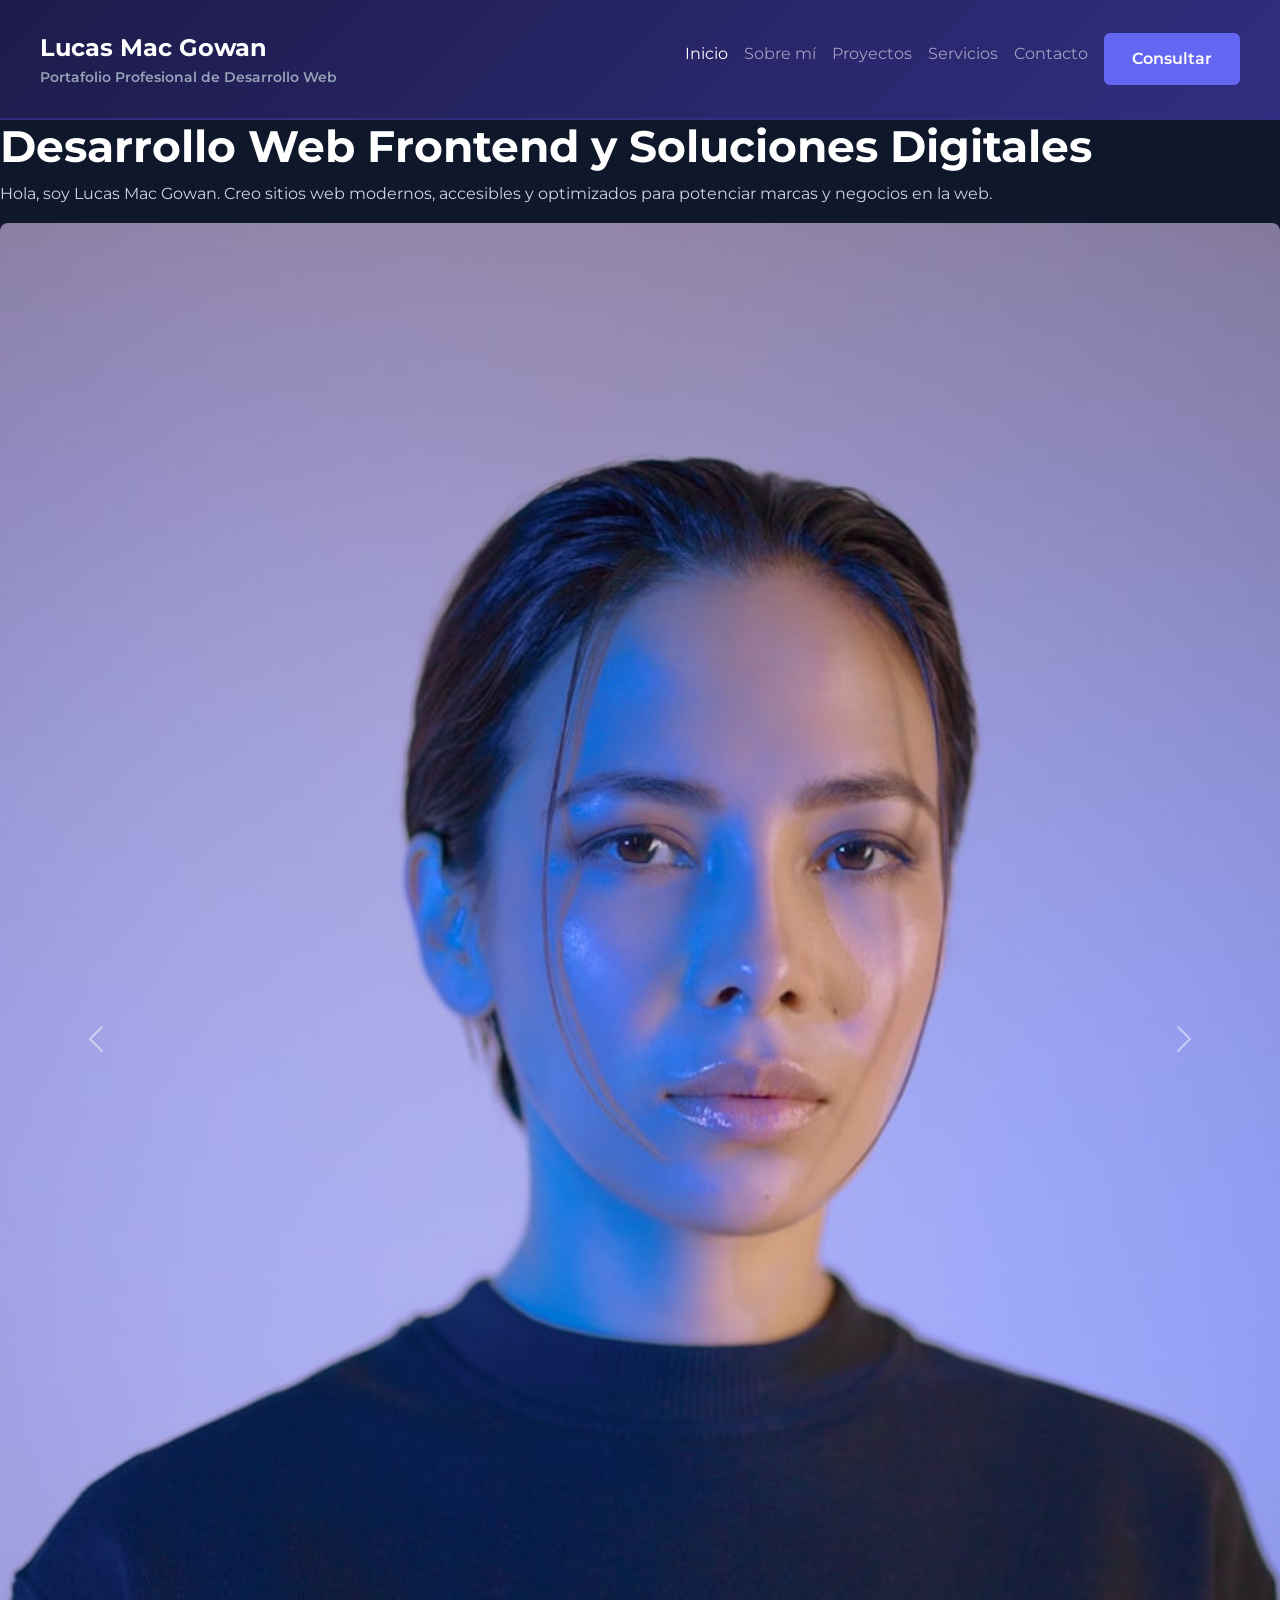
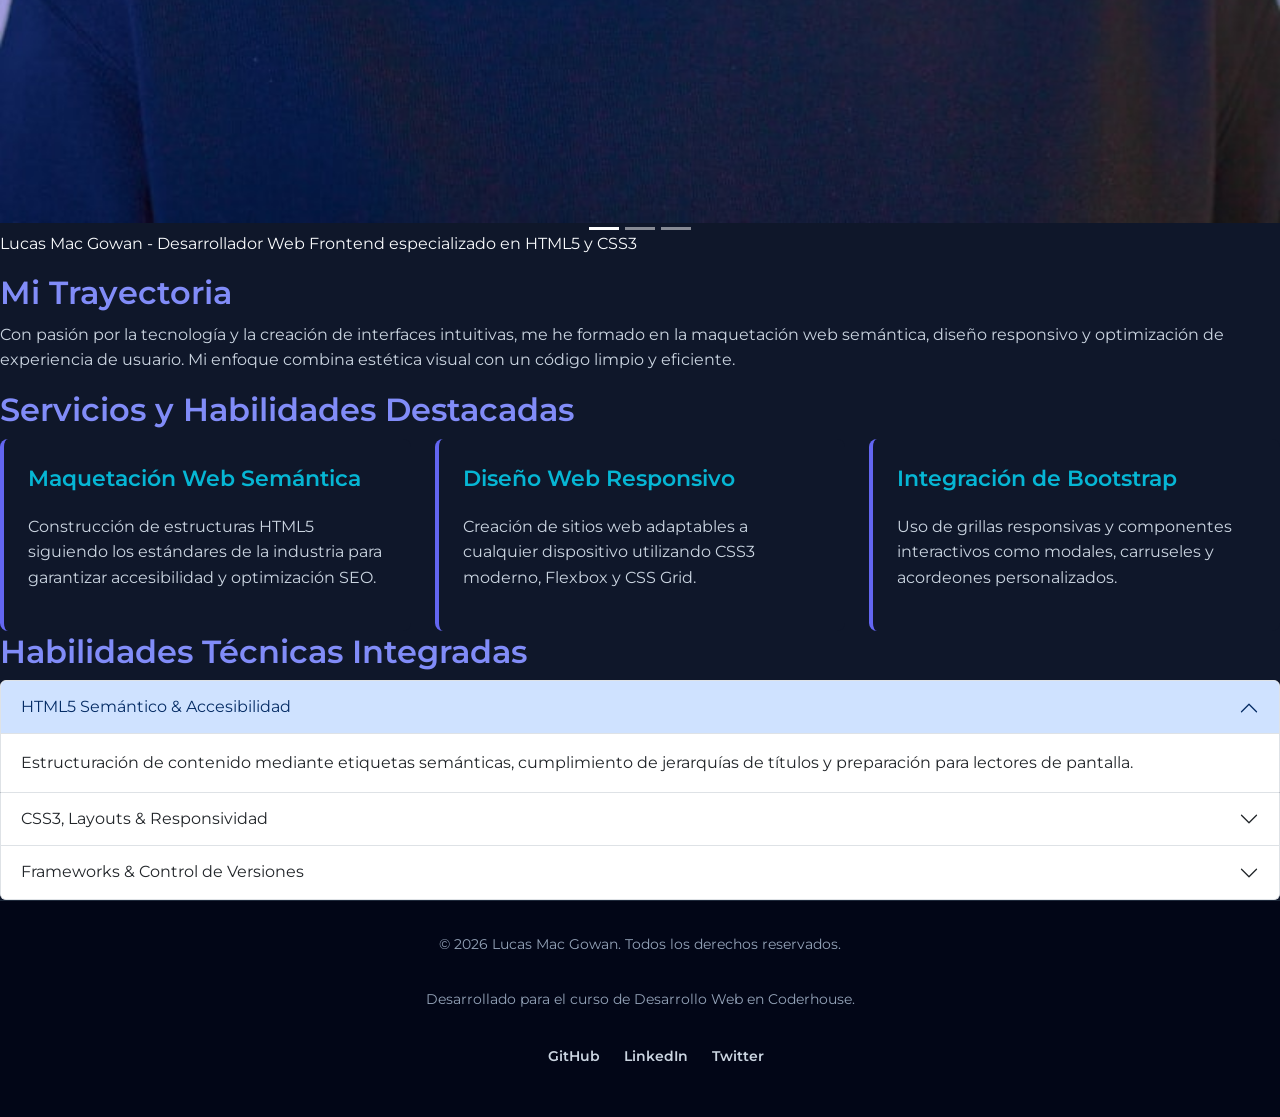
==== commit 3126cde6: "anim(scss): Animaciones nativas keyframes y libreria externa AOS Animate On Scroll (Pre-entrega 8)" ====
--- a/index.html
+++ b/index.html
@@ -10,6 +10,8 @@
     <link href="https://fonts.googleapis.com/css2?family=Montserrat:wght@400;600;700&family=Open+Sans:wght@400;600&display=swap" rel="stylesheet">
     <!-- Bootstrap 5.3 CDN CSS -->
     <link href="https://cdn.jsdelivr.net/npm/bootstrap@5.3.3/dist/css/bootstrap.min.css" rel="stylesheet">
+    <!-- AOS Animation Library CDN CSS -->
+    <link rel="stylesheet" href="https://unpkg.com/aos@next/dist/aos.css" />
     <!-- Hoja de Estilos Externa Personalizada -->
     <link rel="stylesheet" href="styles/styles.css">
 </head>
@@ -45,12 +47,12 @@
     <!-- Contenido Principal -->
     <main class="contenido-principal">
         <!-- Sección de Presentación Principal -->
-        <section id="hero" class="seccion-destacada">
+        <section id="hero" class="seccion-destacada" data-aos="fade-up">
             <h1>Desarrollo Web Frontend y Soluciones Digitales</h1>
             <p>Hola, soy Lucas Mac Gowan. Creo sitios web modernos, accesibles y optimizados para potenciar marcas y negocios en la web.</p>
             
-            <!-- Componente Carousel de Bootstrap para Galería de Presentación -->
-            <div id="heroCarousel" class="carousel slide my-3" data-bs-ride="carousel">
+            <!-- Componente Carousel de Bootstrap -->
+            <div id="heroCarousel" class="carousel slide my-3" data-bs-ride="carousel" data-aos="zoom-in">
                 <div class="carousel-indicators">
                     <button type="button" data-bs-target="#heroCarousel" data-bs-slide-to="0" class="active" aria-current="true" aria-label="Slide 1"></button>
                     <button type="button" data-bs-target="#heroCarousel" data-bs-slide-to="1" aria-label="Slide 2"></button>
@@ -88,29 +90,29 @@
         </section>
 
         <!-- Sección de Biografía Breve -->
-        <section id="biografia-corta" class="seccion-biografia">
+        <section id="biografia-corta" class="seccion-biografia" data-aos="fade-up">
             <h2>Mi Trayectoria</h2>
             <p>Con pasión por la tecnología y la creación de interfaces intuitivas, me he formado en la maquetación web semántica, diseño responsivo y optimización de experiencia de usuario. Mi enfoque combina estética visual con un código limpio y eficiente.</p>
         </section>
 
-        <!-- Sección de Servicios con Grilla de Bootstrap / Grid -->
-        <section id="servicios-resumen" class="seccion-servicios">
+        <!-- Sección de Servicios -->
+        <section id="servicios-resumen" class="seccion-servicios" data-aos="fade-up">
             <h2>Servicios y Habilidades Destacadas</h2>
 
             <div class="row g-4">
-                <div class="col-12 col-md-6 col-lg-4">
+                <div class="col-12 col-md-6 col-lg-4" data-aos="fade-up" data-aos-delay="100">
                     <article class="tarjeta-servicio h-100">
                         <h3>Maquetación Web Semántica</h3>
                         <p>Construcción de estructuras HTML5 siguiendo los estándares de la industria para garantizar accesibilidad y optimización SEO.</p>
                     </article>
                 </div>
-                <div class="col-12 col-md-6 col-lg-4">
+                <div class="col-12 col-md-6 col-lg-4" data-aos="fade-up" data-aos-delay="200">
                     <article class="tarjeta-servicio h-100">
                         <h3>Diseño Web Responsivo</h3>
                         <p>Creación de sitios web adaptables a cualquier dispositivo utilizando CSS3 moderno, Flexbox y CSS Grid.</p>
                     </article>
                 </div>
-                <div class="col-12 col-lg-4">
+                <div class="col-12 col-lg-4" data-aos="fade-up" data-aos-delay="300">
                     <article class="tarjeta-servicio h-100">
                         <h3>Integración de Bootstrap</h3>
                         <p>Uso de grillas responsivas y componentes interactivos como modales, carruseles y acordeones personalizados.</p>
@@ -119,8 +121,8 @@
             </div>
         </section>
 
-        <!-- Sección Acordeón de Bootstrap para Habilidades -->
-        <section id="acordeon-habilidades" class="seccion-faq">
+        <!-- Sección Acordeón de Bootstrap -->
+        <section id="acordeon-habilidades" class="seccion-faq" data-aos="fade-up">
             <h2>Habilidades Técnicas Integradas</h2>
             <div class="accordion accordion-custom" id="accordionHabilidades">
                 <div class="accordion-item">
@@ -163,7 +165,7 @@
         </section>
     </main>
 
-    <!-- Modal Interactivo de Bootstrap para Consulta Rápida -->
+    <!-- Modal Interactivo -->
     <div class="modal fade" id="contactModal" tabindex="-1" aria-labelledby="contactModalLabel" aria-hidden="true">
         <div class="modal-dialog modal-dialog-centered">
             <div class="modal-content bg-dark text-light border-secondary">
@@ -208,6 +210,11 @@
 
     <!-- Bootstrap 5.3 CDN JavaScript Bundle -->
     <script src="https://cdn.jsdelivr.net/npm/bootstrap@5.3.3/dist/js/bootstrap.bundle.min.js"></script>
+    <!-- AOS Animation Library CDN JS -->
+    <script src="https://unpkg.com/aos@next/dist/aos.js"></script>
+    <script>
+        AOS.init({ duration: 800, once: true });
+    </script>
 
 </body>
 </html>
--- a/styles/styles.css
+++ b/styles/styles.css
@@ -1,370 +1,314 @@
-/* ==========================================================================
-   DESARROLLO WEB - CODERHOUSE
-   Módulo 4: CSS Grid y Media Queries Mobile-First
-   Hoja de Estilos Principal (styles.css)
-   ========================================================================== */
-
-/* 
-   REGLAS DE DISEÑO GRID & RESPONSIVIDAD:
-   1. Reset Universal de Box Model (* { margin: 0; padding: 0; box-sizing: border-box; }).
-   2. Estrategia Mobile-First: El CSS base está optimizado para teléfonos móviles (1 columna).
-   3. CSS Grid (2D): Se utiliza display: grid con grid-template-areas, repeat(), minmax() y unidades fr.
-   4. Flexbox (1D): Se utiliza Flexbox dentro de las tarjetas y componentes para alinear contenido interno.
-   5. Media Queries: Breakpoints en @media (min-width: 768px) y @media (min-width: 1024px) para escalar.
-*/
-
-/* --------------------------------------------------------------------------
-   1. RESETEO UNIVERSAL Y VARIABLES FLUIDAS
-   -------------------------------------------------------------------------- */
-
 * {
-    margin: 0;
-    padding: 0;
-    box-sizing: border-box;
-}
-
-:root {
-    --color-bg-dark: #0f172a;
-    --color-bg-card: #1e293b;
-    --color-bg-header: #1e1b4b;
-    --color-primary: #6366f1;
-    --color-secondary: #06b6d4;
-    --color-accent: #ec4899;
-    --color-text-main: #f8fafc;
-    --color-text-sub: #cbd5e1;
-
-    /* Tipografía Fluida con clamp() */
-    --font-h1: clamp(1.85rem, 5vw, 2.75rem);
-    --font-h2: clamp(1.4rem, 3.5vw, 2rem);
-    --font-h3: clamp(1.15rem, 2.5vw, 1.4rem);
+  margin: 0;
+  padding: 0;
+  box-sizing: border-box;
 }
 
 body {
-    background-color: var(--color-bg-dark);
-    color: var(--color-text-main);
-    font-family: 'Montserrat', 'Open Sans', sans-serif;
-    font-size: 1rem;
-    line-height: 1.6;
-    display: flex;
-    flex-direction: column;
-    min-height: 100vh;
-}
-
-/* --------------------------------------------------------------------------
-   2. NAVEGACIÓN Y HEADER (FLEXBOX EN MOBILE, GRID EN DESKTOP)
-   -------------------------------------------------------------------------- */
+  background-color: #0f172a;
+  color: #f8fafc;
+  font-family: "Montserrat", sans-serif;
+  font-size: 1rem;
+  line-height: 1.6;
+  display: flex;
+  flex-direction: column;
+  min-height: 100vh;
+}
+
+h1 {
+  font-family: "Montserrat", sans-serif;
+  font-size: clamp(1.85rem, 5vw, 2.75rem);
+  font-weight: 700;
+  line-height: 1.2;
+  color: #ffffff;
+}
+
+h2 {
+  font-family: "Montserrat", sans-serif;
+  font-size: clamp(1.4rem, 3.5vw, 2rem);
+  font-weight: 600;
+  line-height: 1.3;
+  color: #818cf8;
+}
+
+h3 {
+  font-family: "Montserrat", sans-serif;
+  font-size: clamp(1.15rem, 2.5vw, 1.4rem);
+  font-weight: 600;
+  line-height: 1.4;
+  color: #06b6d4;
+}
+
+p {
+  font-size: 1rem;
+  font-weight: 400;
+  line-height: 1.6;
+  color: #cbd5e1;
+}
+
+strong {
+  color: #ec4899;
+}
+
+a {
+  color: #06b6d4;
+  text-decoration: none;
+  font-weight: 600;
+  transition: color 0.2s ease;
+}
+a:hover {
+  color: #ec4899;
+  text-decoration: underline;
+}
 
 .header-principal {
-    background: linear-gradient(135deg, #1e1b4b 0%, #312e81 100%);
-    color: #ffffff;
-    padding: 1.25rem 1.5rem;
-    display: flex;
-    flex-direction: column;      /* Mobile-first: apilado vertical */
-    gap: 1rem;
-    align-items: center;
-    border-bottom: 2px solid #312e81;
-}
-
-.marca-contenedor {
-    text-align: center;
-}
-
-.marca-titulo {
-    color: #ffffff;
-    font-size: 1.5rem;
-    font-weight: 700;
-}
-
-.marca-subtitulo {
-    color: #94a3b8;
-    font-size: 0.85rem;
+  background: linear-gradient(135deg, #1e1b4b 0%, #312e81 100%);
+  color: #ffffff;
+  padding: 1.25rem 1.5rem;
+  border-bottom: 2px solid #312e81;
+  display: flex;
+  flex-direction: column;
+  justify-content: center;
+  align-items: center;
+  gap: 1rem;
+}
+@media (min-width: 768px) {
+  .header-principal {
+    flex-direction: row;
+    justify-content: space-between;
+    padding: 1.5rem 2.5rem;
+  }
+}
+.header-principal .marca-contenedor {
+  text-align: center;
+}
+@media (min-width: 768px) {
+  .header-principal .marca-contenedor {
+    text-align: left;
+  }
+}
+.header-principal .marca-contenedor .marca-titulo {
+  color: #ffffff;
+  font-size: 1.5rem;
+  font-weight: 700;
+}
+.header-principal .marca-contenedor .marca-subtitulo {
+  color: #94a3b8;
+  font-size: 0.85rem;
 }
 
 .nav-principal {
-    width: 100%;
-}
-
-.nav-lista {
-    list-style: none;
-    display: flex;
-    flex-wrap: wrap;             /* Permite que los enlaces fluyan en pantallas pequeñas */
-    justify-content: center;
-    gap: 1rem;
-}
-
-.nav-enlace {
-    color: #e2e8f0;
-    font-weight: 600;
-    padding: 0.4rem 0.75rem;
-    border-radius: 0.375rem;
-    transition: background-color 0.2s ease, color 0.2s ease;
-}
-
-.nav-enlace:hover {
-    color: var(--color-secondary);
-    background-color: rgba(255, 255, 255, 0.05);
-}
-
-/* --------------------------------------------------------------------------
-   3. ESTRUCTURA DE CONTENIDO Y GRID CONTENEDOR (MOBILE-FIRST)
-   -------------------------------------------------------------------------- */
-
-.contenido-principal {
-    display: flex;
-    flex-direction: column;
-    gap: 2rem;
-    padding: 1.5rem 1rem;
-    max-width: 1200px;
-    margin: 0 auto;
-    width: 100%;
-    flex-grow: 1;
-}
-
-/* Secciones generales */
-.seccion-destacada,
-.seccion-biografia,
-.seccion-servicios,
-.seccion-proyectos,
-.seccion-faq,
-.seccion-filosofia,
-.seccion-habilidades,
-.seccion-formulario,
-.seccion-datos {
-    background-color: var(--color-bg-card);
-    padding: 1.75rem;
-    border-radius: 0.75rem;
-    display: flex;
-    flex-direction: column;
-    gap: 1.25rem;
-}
-
-/* --------------------------------------------------------------------------
-   4. GRILLAS BIDIMENSIONALES (CSS GRID CONTENEDORES CON REPEAT & MINMAX)
-   -------------------------------------------------------------------------- */
-
-/* Grilla de Servicios (2D Layout) */
-.grid-servicios {
-    display: grid;
-    grid-template-columns: 1fr;  /* 1 columna en celular */
+  width: 100%;
+}
+@media (min-width: 768px) {
+  .nav-principal {
+    width: auto;
+  }
+}
+.nav-principal .nav-lista {
+  list-style: none;
+  display: flex;
+  flex-direction: row;
+  justify-content: center;
+  align-items: center;
+  gap: 1rem;
+  flex-wrap: wrap;
+}
+@media (min-width: 768px) {
+  .nav-principal .nav-lista {
     gap: 1.5rem;
-}
-
-/* Grilla de Proyectos (2D Layout) */
-.grid-proyectos {
-    display: grid;
-    grid-template-columns: 1fr;  /* 1 columna en celular */
-    gap: 1.5rem;
-}
-
-/* Grilla de Tarjetas FAQ */
+  }
+}
+.nav-principal .nav-lista .nav-item {
+  display: flex;
+}
+.nav-principal .nav-lista .nav-item .nav-enlace {
+  color: #cbd5e1;
+  font-weight: 600;
+  padding: 0.4rem 0.75rem;
+  border-radius: 0.375rem;
+  transition: background-color 0.2s ease, color 0.2s ease;
+}
+.nav-principal .nav-lista .nav-item .nav-enlace:hover {
+  color: #06b6d4;
+  background-color: rgba(255, 255, 255, 0.05);
+}
+.nav-principal .nav-lista .nav-item .nav-enlace.active {
+  color: #818cf8;
+  background-color: rgba(99, 102, 241, 0.15);
+}
+
+.footer-principal {
+  background-color: #020617;
+  color: #94a3b8;
+  padding: 2rem 1.5rem;
+  display: flex;
+  flex-direction: column;
+  justify-content: center;
+  align-items: center;
+  gap: 1rem;
+  border-top: 1px solid #1e293b;
+  margin-top: auto;
+}
+.footer-principal p {
+  font-size: 0.9rem;
+  color: #94a3b8;
+  text-align: center;
+}
+.footer-principal .footer-enlaces {
+  list-style: none;
+  display: flex;
+  flex-direction: row;
+  justify-content: center;
+  align-items: center;
+  gap: 1.5rem;
+}
+.footer-principal .footer-enlaces a {
+  color: #cbd5e1;
+  font-size: 0.9rem;
+}
+.footer-principal .footer-enlaces a:hover {
+  color: #06b6d4;
+}
+
+.boton-primario {
+  background-color: #6366f1;
+  color: #ffffff;
+  font-family: "Montserrat", sans-serif;
+  font-weight: 600;
+  font-size: 1rem;
+  padding: 0.875rem 1.75rem;
+  border: none;
+  border-radius: 0.375rem;
+  cursor: pointer;
+  transition: background-color 0.2s ease, transform 0.2s ease;
+}
+.boton-primario:hover {
+  background-color: rgb(52.2, 56.1, 236.8);
+  transform: translateY(-2px);
+}
+.boton-primario:active {
+  transform: translateY(0);
+}
+.boton-primario {
+  align-self: flex-start;
+}
+
+.boton-secundario {
+  background-color: #06b6d4;
+  color: #ffffff;
+  font-family: "Montserrat", sans-serif;
+  font-weight: 600;
+  font-size: 1rem;
+  padding: 0.875rem 1.75rem;
+  border: none;
+  border-radius: 0.375rem;
+  cursor: pointer;
+  transition: background-color 0.2s ease, transform 0.2s ease;
+}
+.boton-secundario:hover {
+  background-color: rgb(4.5963302752, 139.4220183486, 162.4036697248);
+  transform: translateY(-2px);
+}
+.boton-secundario:active {
+  transform: translateY(0);
+}
+
+@keyframes pulseGlow {
+  0% {
+    box-shadow: 0 0 10px rgba(99, 102, 241, 0.2);
+  }
+  50% {
+    box-shadow: 0 0 25px rgba(99, 102, 241, 0.5);
+  }
+  100% {
+    box-shadow: 0 0 10px rgba(99, 102, 241, 0.2);
+  }
+}
+@keyframes floatHero {
+  0% {
+    transform: translateY(0px);
+  }
+  50% {
+    transform: translateY(-8px);
+  }
+  100% {
+    transform: translateY(0px);
+  }
+}
+.tarjeta-servicio {
+  background-color: #0f172a;
+  padding: 1.5rem;
+  border-radius: 0.5rem;
+  border-left: 4px solid #6366f1;
+  display: flex;
+  flex-direction: column;
+  justify-content: space-between;
+  align-items: stretch;
+  gap: 0.75rem;
+  transition: transform 0.3s ease, box-shadow 0.3s ease;
+}
+.tarjeta-servicio:hover {
+  transform: translateY(-6px) scale(1.01);
+  box-shadow: 0 12px 30px -10px rgba(99, 102, 241, 0.4);
+}
+
+.tarjeta-proyecto {
+  background-color: #0f172a;
+  padding: 1.5rem;
+  border-radius: 0.5rem;
+  border-left: 4px solid #06b6d4;
+  display: flex;
+  flex-direction: column;
+  justify-content: space-between;
+  align-items: stretch;
+  gap: 0.75rem;
+  transition: transform 0.3s ease, box-shadow 0.3s ease;
+}
+.tarjeta-proyecto:hover {
+  transform: translateY(-6px) scale(1.01);
+  box-shadow: 0 12px 30px -10px rgba(6, 182, 212, 0.4);
+}
+
+.tarjeta-faq {
+  background-color: #0f172a;
+  padding: 1.5rem;
+  border-radius: 0.5rem;
+  border-left: 4px solid #ec4899;
+  display: flex;
+  flex-direction: column;
+  justify-content: space-between;
+  align-items: stretch;
+  gap: 0.75rem;
+  transition: transform 0.3s ease, box-shadow 0.3s ease;
+}
+.tarjeta-faq:hover {
+  transform: translateY(-4px);
+  box-shadow: 0 10px 25px -10px rgba(236, 72, 153, 0.4);
+}
+
+.figura-multimedia {
+  animation: floatHero 6s ease-in-out infinite;
+}
+
+.grid-servicios,
+.grid-proyectos,
 .grid-faq {
-    display: grid;
-    grid-template-columns: 1fr;
-    gap: 1.5rem;
-}
-
-/* --------------------------------------------------------------------------
-   5. ANIDAMIENTO FLEXBOX DENTRO DE CELDAS DE GRID
-   -------------------------------------------------------------------------- */
-
-.tarjeta-servicio,
-.tarjeta-proyecto,
-.tarjeta-faq {
-    background-color: var(--color-bg-dark);
-    padding: 1.5rem;
-    border-radius: 0.5rem;
-    display: flex;               /* Flexbox interno para ordenar contenido de la celda */
-    flex-direction: column;
-    justify-content: space-between;
-    gap: 0.75rem;
-    border-left: 4px solid var(--color-primary);
-}
-
-.tarjeta-proyecto {
-    border-left-color: var(--color-secondary);
-}
-
-.tarjeta-faq {
-    border-left-color: var(--color-accent);
-}
-
-/* --------------------------------------------------------------------------
-   6. TIPOGRAFÍA Y MULTIMEDIA
-   -------------------------------------------------------------------------- */
-
-h1 {
-    font-size: var(--font-h1);
-    font-weight: 700;
-    line-height: 1.2;
-    color: #ffffff;
-}
-
-h2 {
-    font-size: var(--font-h2);
-    font-weight: 600;
-    line-height: 1.3;
-    color: #818cf8;
-}
-
-h3 {
-    font-size: var(--font-h3);
-    font-weight: 600;
-    line-height: 1.4;
-    color: #38bdf8;
-}
-
-p {
-    font-size: 1rem;
-    font-weight: 400;
-    line-height: 1.6;
-    color: var(--color-text-sub);
-}
-
-.figura-multimedia {
-    display: flex;
-    flex-direction: column;
-    gap: 0.75rem;
-    padding: 1rem;
-    background-color: var(--color-bg-dark);
-    border-radius: 0.5rem;
-    align-items: center;
-}
-
-.imagen-responsiva {
-    max-width: 100%;
-    height: auto;
-    border-radius: 0.375rem;
-    display: block;
-}
-
-.leyenda-multimedia {
-    font-size: 0.875rem;
-    color: #94a3b8;
-    font-style: italic;
-    text-align: center;
-}
-
-/* Formulario */
-.formulario-box {
-    display: flex;
-    flex-direction: column;
-    gap: 1.25rem;
-}
-
-.campo-etiqueta {
-    display: block;
-    margin-bottom: 0.5rem;
-    color: #e2e8f0;
-    font-weight: 600;
-}
-
-.campo-entrada {
-    width: 100%;
-    padding: 0.75rem 1rem;
-    background-color: var(--color-bg-dark);
-    color: #ffffff;
-    border: 1px solid #475569;
-    border-radius: 0.375rem;
-    font-family: 'Inter', sans-serif;
-    font-size: 1rem;
-}
-
-.boton-primario {
-    padding: 0.875rem 1.75rem;
-    background-color: var(--color-primary);
-    color: #ffffff;
-    font-family: 'Montserrat', sans-serif;
-    font-weight: 600;
-    font-size: 1rem;
-    border: none;
-    border-radius: 0.375rem;
-    cursor: pointer;
-    align-self: flex-start;
-    transition: background-color 0.2s ease;
-}
-
-.boton-primario:hover {
-    background-color: #4f46e5;
-}
-
-/* Footer */
-.footer-principal {
-    background-color: #020617;
-    color: #94a3b8;
-    padding: 2rem 1.5rem;
-    display: flex;
-    flex-direction: column;
-    align-items: center;
-    gap: 1rem;
-    border-top: 1px solid #1e293b;
-    margin-top: auto;
-}
-
-.footer-enlaces {
-    list-style: none;
-    display: flex;
-    gap: 1.5rem;
-}
-
-/* --------------------------------------------------------------------------
-   7. MEDIA QUERIES (ESCALERA RESPONSIVA MOBILE-FIRST)
-   -------------------------------------------------------------------------- */
-
-/* Breakpoint 1: TABLET (>= 768px) */
-@media (min-width: 768px) {
-    .header-principal {
-        flex-direction: row;      /* Cambia a horizontal en tablet */
-        justify-content: space-between;
-        padding: 1.5rem 2.5rem;
-    }
-
-    .marca-contenedor {
-        text-align: left;
-    }
-
-    .nav-lista {
-        gap: 1.5rem;
-    }
-
-    .grid-servicios {
-        grid-template-columns: repeat(2, minmax(280px, 1fr)); /* 2 columnas en tablet */
-    }
-
-    .grid-proyectos {
-        grid-template-columns: repeat(2, minmax(280px, 1fr)); /* 2 columnas en tablet */
-    }
-
-    .grid-faq {
-        grid-template-columns: repeat(2, minmax(280px, 1fr));
-    }
-}
-
-/* Breakpoint 2: DESKTOP (>= 1024px) */
+  display: grid;
+  grid-template-columns: 1fr;
+  gap: 1.5rem;
+}
+@media (min-width: 768px) {
+  .grid-servicios,
+  .grid-proyectos,
+  .grid-faq {
+    grid-template-columns: repeat(2, minmax(280px, 1fr));
+  }
+}
 @media (min-width: 1024px) {
-    .contenido-principal {
-        padding: 3rem 2rem;
-    }
-
-    .grid-servicios {
-        grid-template-columns: repeat(3, minmax(300px, 1fr)); /* 3 columnas en desktop */
-    }
-
-    .grid-proyectos {
-        grid-template-columns: repeat(3, minmax(300px, 1fr)); /* 3 columnas en desktop */
-    }
-
-    /* Layout con Grid Template Areas para Sección Destacada en Desktop */
-    .grid-areas-layout {
-        display: grid;
-        grid-template-columns: 2fr 1fr;
-        grid-template-rows: auto auto;
-        grid-template-areas:
-            "principal lateral"
-            "pie-layout lateral";
-        gap: 1.5rem;
-    }
-
-    .area-principal { grid-area: principal; }
-    .area-lateral { grid-area: lateral; }
-    .area-pie { grid-area: pie-layout; }
-}
+  .grid-servicios,
+  .grid-proyectos,
+  .grid-faq {
+    grid-template-columns: repeat(3, minmax(300px, 1fr));
+  }
+}
